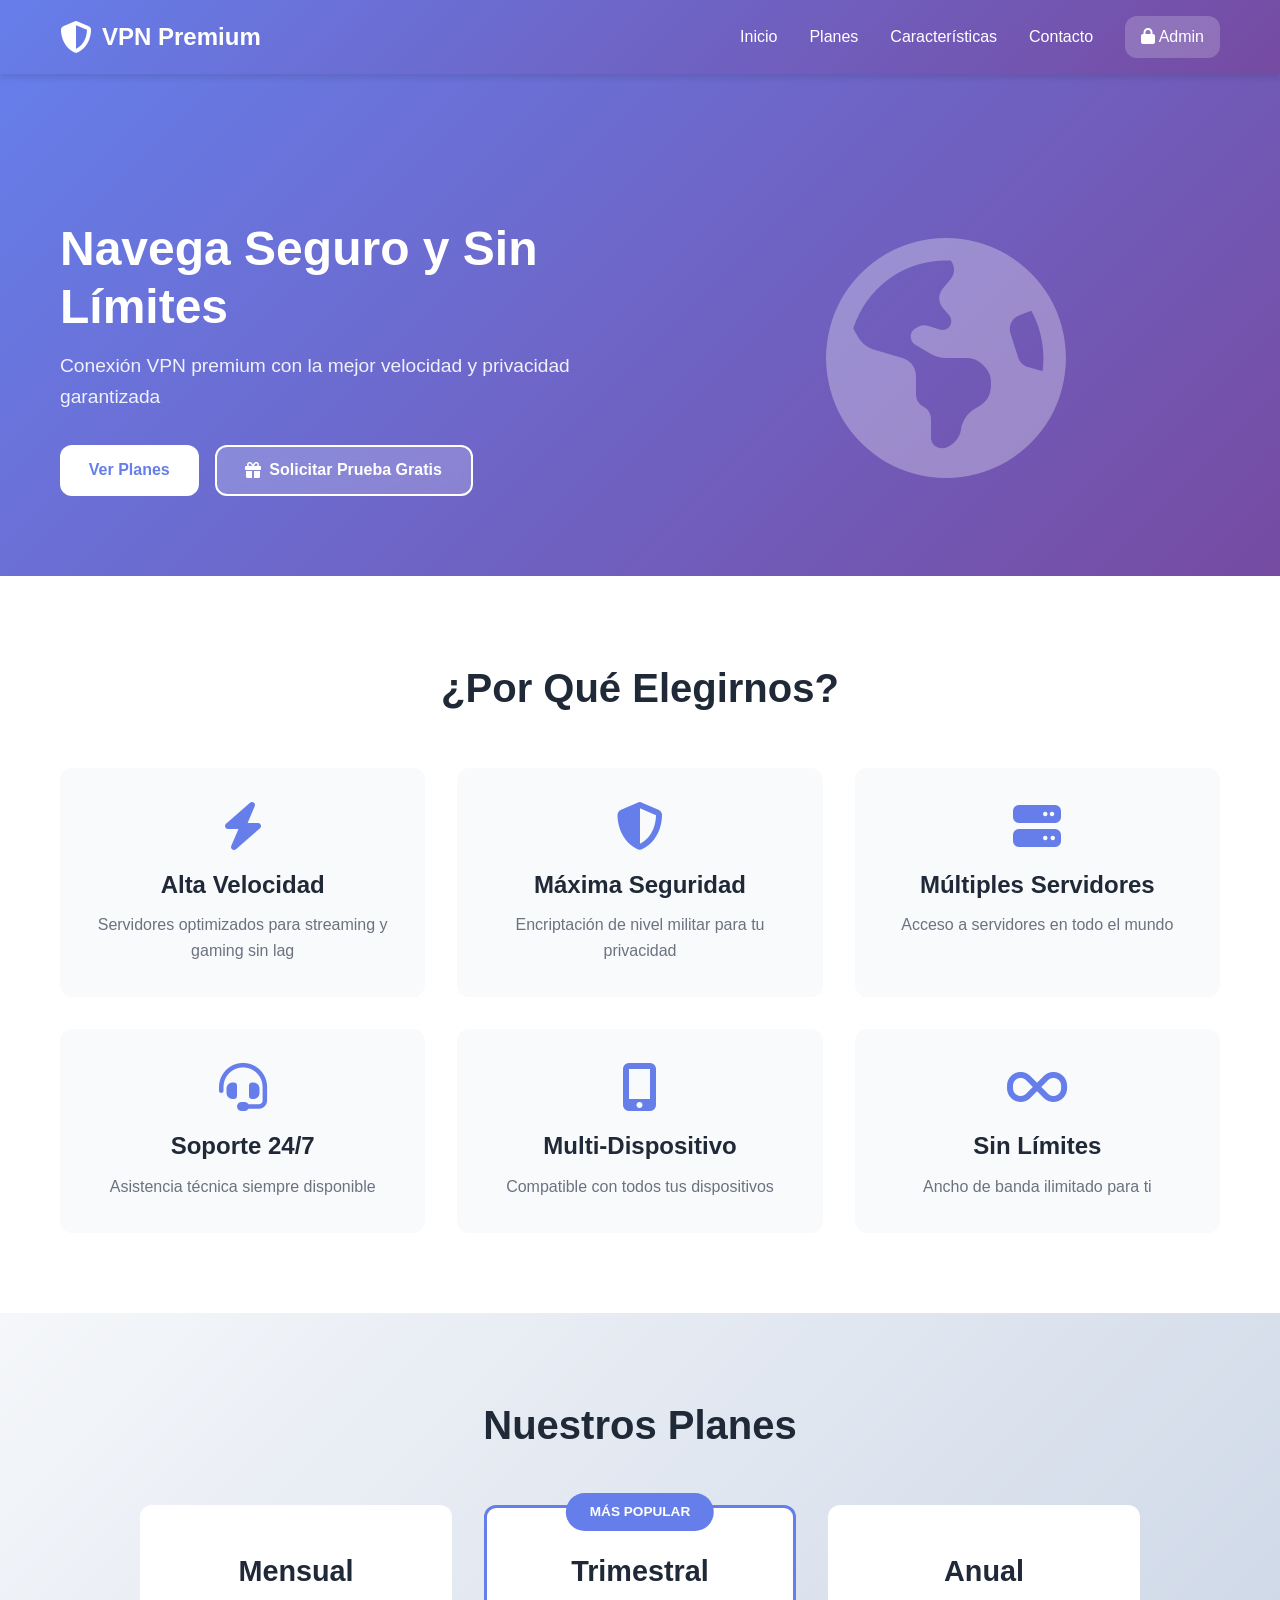
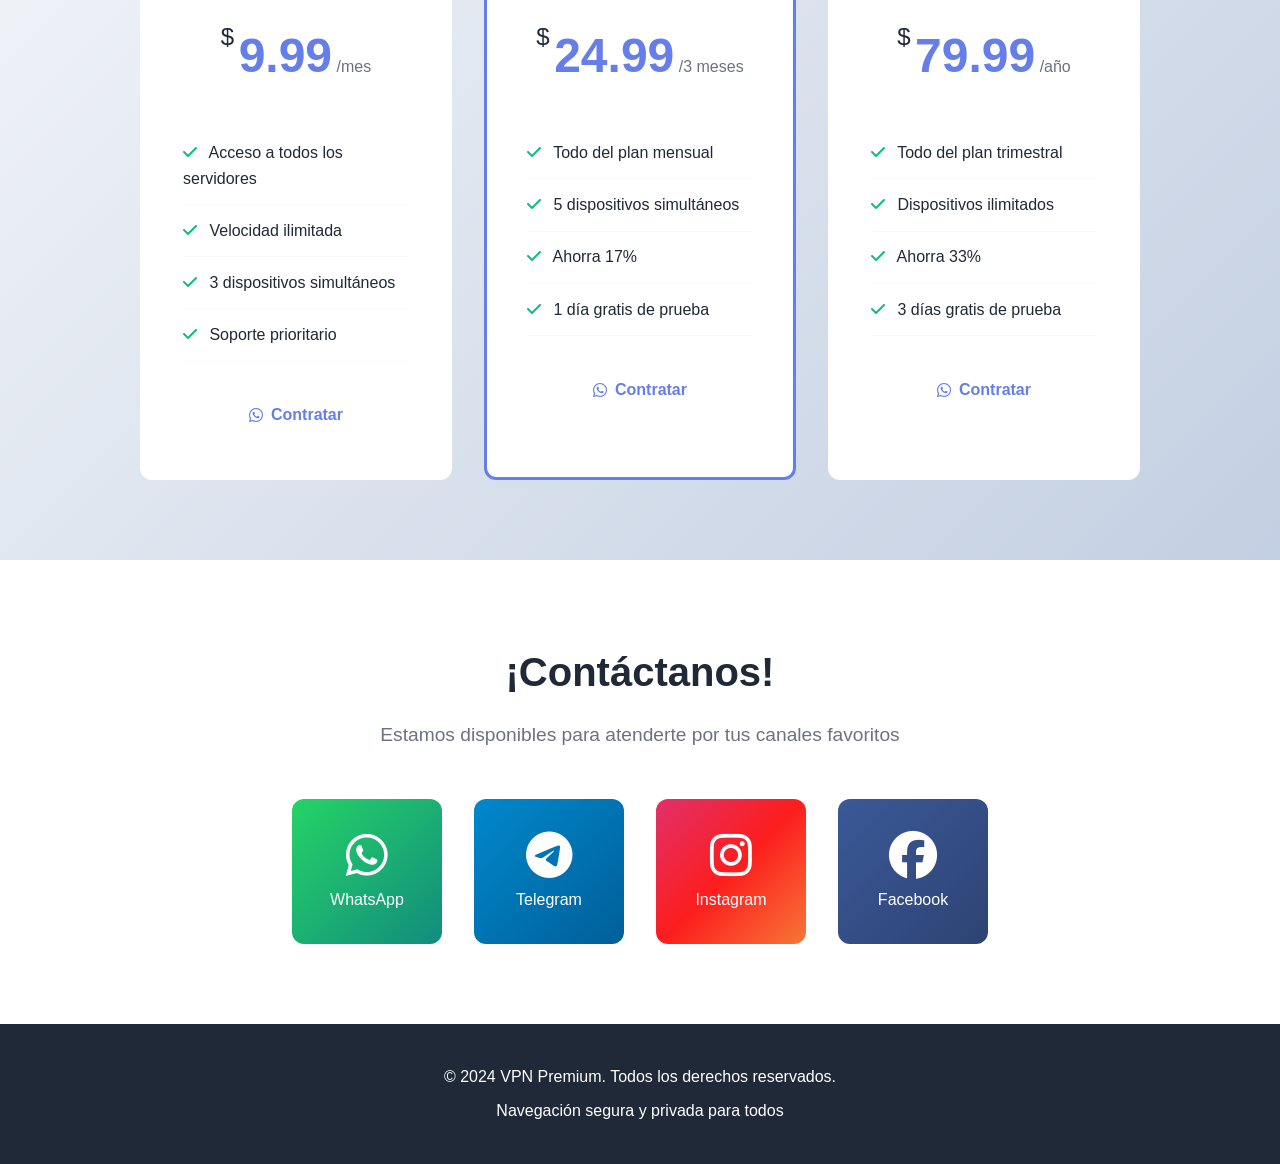
==== index.html @ 26ef1b25 "Sitio web de venta de VPN con panel de administracion de clientes" ====
<!DOCTYPE html>
<html lang="es">
<head>
    <meta charset="UTF-8">
    <meta name="viewport" content="width=device-width, initial-scale=1.0">
    <title>VPN Premium - Conexión Segura y Rápida</title>
    <link rel="stylesheet" href="css/styles.css">
    <link rel="stylesheet" href="https://cdnjs.cloudflare.com/ajax/libs/font-awesome/6.4.0/css/all.min.css">
</head>
<body>
    <!-- Navegación -->
    <nav class="navbar">
        <div class="container">
            <div class="logo">
                <i class="fas fa-shield-alt"></i>
                <span>VPN Premium</span>
            </div>
            <div class="nav-links">
                <a href="#inicio">Inicio</a>
                <a href="#planes">Planes</a>
                <a href="#caracteristicas">Características</a>
                <a href="#contacto">Contacto</a>
                <a href="admin.html" class="btn-admin"><i class="fas fa-lock"></i> Admin</a>
            </div>
            <div class="menu-toggle" id="mobile-menu">
                <span></span>
                <span></span>
                <span></span>
            </div>
        </div>
    </nav>

    <!-- Hero Section -->
    <section class="hero" id="inicio">
        <div class="container">
            <div class="hero-content">
                <h1>Navega Seguro y Sin Límites</h1>
                <p>Conexión VPN premium con la mejor velocidad y privacidad garantizada</p>
                <div class="hero-buttons">
                    <a href="#planes" class="btn btn-primary">Ver Planes</a>
                    <button class="btn btn-secondary" onclick="openTrialModal()">
                        <i class="fas fa-gift"></i> Solicitar Prueba Gratis
                    </button>
                </div>
            </div>
            <div class="hero-image">
                <i class="fas fa-globe-americas"></i>
            </div>
        </div>
    </section>

    <!-- Características -->
    <section class="features" id="caracteristicas">
        <div class="container">
            <h2>¿Por Qué Elegirnos?</h2>
            <div class="features-grid">
                <div class="feature-card">
                    <i class="fas fa-bolt"></i>
                    <h3>Alta Velocidad</h3>
                    <p>Servidores optimizados para streaming y gaming sin lag</p>
                </div>
                <div class="feature-card">
                    <i class="fas fa-shield-alt"></i>
                    <h3>Máxima Seguridad</h3>
                    <p>Encriptación de nivel militar para tu privacidad</p>
                </div>
                <div class="feature-card">
                    <i class="fas fa-server"></i>
                    <h3>Múltiples Servidores</h3>
                    <p>Acceso a servidores en todo el mundo</p>
                </div>
                <div class="feature-card">
                    <i class="fas fa-headset"></i>
                    <h3>Soporte 24/7</h3>
                    <p>Asistencia técnica siempre disponible</p>
                </div>
                <div class="feature-card">
                    <i class="fas fa-mobile-alt"></i>
                    <h3>Multi-Dispositivo</h3>
                    <p>Compatible con todos tus dispositivos</p>
                </div>
                <div class="feature-card">
                    <i class="fas fa-infinity"></i>
                    <h3>Sin Límites</h3>
                    <p>Ancho de banda ilimitado para ti</p>
                </div>
            </div>
        </div>
    </section>

    <!-- Planes -->
    <section class="pricing" id="planes">
        <div class="container">
            <h2>Nuestros Planes</h2>
            <div class="pricing-grid">
                <div class="pricing-card">
                    <h3>Mensual</h3>
                    <div class="price">
                        <span class="currency">$</span>
                        <span class="amount">9.99</span>
                        <span class="period">/mes</span>
                    </div>
                    <ul class="features-list">
                        <li><i class="fas fa-check"></i> Acceso a todos los servidores</li>
                        <li><i class="fas fa-check"></i> Velocidad ilimitada</li>
                        <li><i class="fas fa-check"></i> 3 dispositivos simultáneos</li>
                        <li><i class="fas fa-check"></i> Soporte prioritario</li>
                    </ul>
                    <button class="btn btn-primary" onclick="contactWhatsApp('Plan Mensual')">
                        <i class="fab fa-whatsapp"></i> Contratar
                    </button>
                </div>

                <div class="pricing-card featured">
                    <div class="badge">MÁS POPULAR</div>
                    <h3>Trimestral</h3>
                    <div class="price">
                        <span class="currency">$</span>
                        <span class="amount">24.99</span>
                        <span class="period">/3 meses</span>
                    </div>
                    <ul class="features-list">
                        <li><i class="fas fa-check"></i> Todo del plan mensual</li>
                        <li><i class="fas fa-check"></i> 5 dispositivos simultáneos</li>
                        <li><i class="fas fa-check"></i> Ahorra 17%</li>
                        <li><i class="fas fa-check"></i> 1 día gratis de prueba</li>
                    </ul>
                    <button class="btn btn-primary" onclick="contactWhatsApp('Plan Trimestral')">
                        <i class="fab fa-whatsapp"></i> Contratar
                    </button>
                </div>

                <div class="pricing-card">
                    <h3>Anual</h3>
                    <div class="price">
                        <span class="currency">$</span>
                        <span class="amount">79.99</span>
                        <span class="period">/año</span>
                    </div>
                    <ul class="features-list">
                        <li><i class="fas fa-check"></i> Todo del plan trimestral</li>
                        <li><i class="fas fa-check"></i> Dispositivos ilimitados</li>
                        <li><i class="fas fa-check"></i> Ahorra 33%</li>
                        <li><i class="fas fa-check"></i> 3 días gratis de prueba</li>
                    </ul>
                    <button class="btn btn-primary" onclick="contactWhatsApp('Plan Anual')">
                        <i class="fab fa-whatsapp"></i> Contratar
                    </button>
                </div>
            </div>
        </div>
    </section>

    <!-- Contacto -->
    <section class="contact" id="contacto">
        <div class="container">
            <h2>¡Contáctanos!</h2>
            <p>Estamos disponibles para atenderte por tus canales favoritos</p>
            <div class="contact-buttons">
                <a href="https://wa.me/1234567890?text=Hola,%20quiero%20información%20sobre%20la%20VPN" 
                   class="contact-btn whatsapp" target="_blank">
                    <i class="fab fa-whatsapp"></i>
                    <span>WhatsApp</span>
                </a>
                <a href="https://t.me/tu_usuario" class="contact-btn telegram" target="_blank">
                    <i class="fab fa-telegram"></i>
                    <span>Telegram</span>
                </a>
                <a href="https://instagram.com/tu_usuario" class="contact-btn instagram" target="_blank">
                    <i class="fab fa-instagram"></i>
                    <span>Instagram</span>
                </a>
                <a href="https://facebook.com/tu_pagina" class="contact-btn facebook" target="_blank">
                    <i class="fab fa-facebook"></i>
                    <span>Facebook</span>
                </a>
            </div>
        </div>
    </section>

    <!-- Modal de Solicitud de Prueba -->
    <div id="trialModal" class="modal">
        <div class="modal-content">
            <span class="close" onclick="closeTrialModal()">&times;</span>
            <h2><i class="fas fa-gift"></i> Solicitar Prueba Gratuita</h2>
            <form id="trialForm" onsubmit="submitTrialRequest(event)">
                <div class="form-group">
                    <label for="name">Nombre Completo *</label>
                    <input type="text" id="name" required>
                </div>
                <div class="form-group">
                    <label for="whatsapp">WhatsApp *</label>
                    <input type="tel" id="whatsapp" placeholder="+1 234 567 8900" required>
                </div>
                <div class="form-group">
                    <label for="email">Email</label>
                    <input type="email" id="email">
                </div>
                <div class="form-group">
                    <label for="plan">Plan de Interés</label>
                    <select id="plan">
                        <option value="mensual">Mensual</option>
                        <option value="trimestral">Trimestral</option>
                        <option value="anual">Anual</option>
                    </select>
                </div>
                <div class="form-group">
                    <label for="message">Comentarios adicionales</label>
                    <textarea id="message" rows="3"></textarea>
                </div>
                <button type="submit" class="btn btn-primary">
                    <i class="fas fa-paper-plane"></i> Enviar Solicitud
                </button>
            </form>
        </div>
    </div>

    <!-- Footer -->
    <footer>
        <div class="container">
            <p>&copy; 2024 VPN Premium. Todos los derechos reservados.</p>
            <p>Navegación segura y privada para todos</p>
        </div>
    </footer>

    <script src="js/main.js"></script>
</body>
</html>
---- css/styles.css ----
/* Reset y Variables */
* {
    margin: 0;
    padding: 0;
    box-sizing: border-box;
}

:root {
    --primary-color: #667eea;
    --secondary-color: #764ba2;
    --accent-color: #f093fb;
    --success-color: #10b981;
    --warning-color: #f59e0b;
    --danger-color: #ef4444;
    --dark: #1f2937;
    --light: #f9fafb;
    --gray: #6b7280;
    --border-radius: 12px;
    --transition: all 0.3s ease;
}

body {
    font-family: 'Segoe UI', Tahoma, Geneva, Verdana, sans-serif;
    line-height: 1.6;
    color: var(--dark);
    background: var(--light);
}

.container {
    max-width: 1200px;
    margin: 0 auto;
    padding: 0 20px;
}

/* Navbar */
.navbar {
    background: linear-gradient(135deg, var(--primary-color), var(--secondary-color));
    padding: 1rem 0;
    position: fixed;
    width: 100%;
    top: 0;
    z-index: 1000;
    box-shadow: 0 4px 6px rgba(0, 0, 0, 0.1);
}

.navbar .container {
    display: flex;
    justify-content: space-between;
    align-items: center;
}

.logo {
    display: flex;
    align-items: center;
    gap: 10px;
    color: white;
    font-size: 1.5rem;
    font-weight: bold;
}

.logo i {
    font-size: 2rem;
}

.nav-links {
    display: flex;
    gap: 2rem;
    align-items: center;
}

.nav-links a {
    color: white;
    text-decoration: none;
    transition: var(--transition);
    font-weight: 500;
}

.nav-links a:hover {
    color: var(--accent-color);
}

.btn-admin {
    background: rgba(255, 255, 255, 0.2);
    padding: 0.5rem 1rem;
    border-radius: var(--border-radius);
    backdrop-filter: blur(10px);
}

.menu-toggle {
    display: none;
    flex-direction: column;
    gap: 5px;
    cursor: pointer;
}

.menu-toggle span {
    width: 25px;
    height: 3px;
    background: white;
    border-radius: 3px;
    transition: var(--transition);
}

/* Hero Section */
.hero {
    background: linear-gradient(135deg, var(--primary-color), var(--secondary-color));
    color: white;
    padding: 150px 0 80px;
    margin-top: 70px;
}

.hero .container {
    display: grid;
    grid-template-columns: 1fr 1fr;
    gap: 4rem;
    align-items: center;
}

.hero-content h1 {
    font-size: 3rem;
    margin-bottom: 1rem;
    line-height: 1.2;
}

.hero-content p {
    font-size: 1.2rem;
    margin-bottom: 2rem;
    opacity: 0.9;
}

.hero-buttons {
    display: flex;
    gap: 1rem;
    flex-wrap: wrap;
}

.hero-image {
    display: flex;
    justify-content: center;
    align-items: center;
}

.hero-image i {
    font-size: 15rem;
    opacity: 0.3;
    animation: float 3s ease-in-out infinite;
}

@keyframes float {
    0%, 100% { transform: translateY(0px); }
    50% { transform: translateY(-20px); }
}

/* Buttons */
.btn {
    padding: 0.8rem 1.8rem;
    border: none;
    border-radius: var(--border-radius);
    font-size: 1rem;
    font-weight: 600;
    cursor: pointer;
    transition: var(--transition);
    text-decoration: none;
    display: inline-flex;
    align-items: center;
    gap: 0.5rem;
}

.btn-primary {
    background: white;
    color: var(--primary-color);
}

.btn-primary:hover {
    transform: translateY(-3px);
    box-shadow: 0 10px 20px rgba(0, 0, 0, 0.2);
}

.btn-secondary {
    background: rgba(255, 255, 255, 0.2);
    color: white;
    backdrop-filter: blur(10px);
    border: 2px solid white;
}

.btn-secondary:hover {
    background: white;
    color: var(--primary-color);
}

/* Features Section */
.features {
    padding: 80px 0;
    background: white;
}

.features h2 {
    text-align: center;
    font-size: 2.5rem;
    margin-bottom: 3rem;
    color: var(--dark);
}

.features-grid {
    display: grid;
    grid-template-columns: repeat(auto-fit, minmax(300px, 1fr));
    gap: 2rem;
}

.feature-card {
    background: var(--light);
    padding: 2rem;
    border-radius: var(--border-radius);
    text-align: center;
    transition: var(--transition);
    border: 2px solid transparent;
}

.feature-card:hover {
    transform: translateY(-10px);
    border-color: var(--primary-color);
    box-shadow: 0 10px 30px rgba(102, 126, 234, 0.2);
}

.feature-card i {
    font-size: 3rem;
    color: var(--primary-color);
    margin-bottom: 1rem;
}

.feature-card h3 {
    font-size: 1.5rem;
    margin-bottom: 0.5rem;
    color: var(--dark);
}

.feature-card p {
    color: var(--gray);
}

/* Pricing Section */
.pricing {
    padding: 80px 0;
    background: linear-gradient(135deg, #f5f7fa 0%, #c3cfe2 100%);
}

.pricing h2 {
    text-align: center;
    font-size: 2.5rem;
    margin-bottom: 3rem;
    color: var(--dark);
}

.pricing-grid {
    display: grid;
    grid-template-columns: repeat(auto-fit, minmax(280px, 1fr));
    gap: 2rem;
    max-width: 1000px;
    margin: 0 auto;
}

.pricing-card {
    background: white;
    padding: 2.5rem;
    border-radius: var(--border-radius);
    text-align: center;
    transition: var(--transition);
    position: relative;
    border: 3px solid transparent;
}

.pricing-card:hover {
    transform: translateY(-10px);
    box-shadow: 0 15px 40px rgba(0, 0, 0, 0.15);
}

.pricing-card.featured {
    border-color: var(--primary-color);
    transform: scale(1.05);
}

.pricing-card .badge {
    position: absolute;
    top: -15px;
    left: 50%;
    transform: translateX(-50%);
    background: var(--primary-color);
    color: white;
    padding: 0.5rem 1.5rem;
    border-radius: 20px;
    font-size: 0.85rem;
    font-weight: bold;
}

.pricing-card h3 {
    font-size: 1.8rem;
    margin-bottom: 1rem;
    color: var(--dark);
}

.price {
    margin: 1.5rem 0;
}

.price .currency {
    font-size: 1.5rem;
    vertical-align: top;
}

.price .amount {
    font-size: 3rem;
    font-weight: bold;
    color: var(--primary-color);
}

.price .period {
    color: var(--gray);
    font-size: 1rem;
}

.features-list {
    list-style: none;
    margin: 2rem 0;
    text-align: left;
}

.features-list li {
    padding: 0.8rem 0;
    border-bottom: 1px solid var(--light);
}

.features-list i {
    color: var(--success-color);
    margin-right: 0.5rem;
}

/* Contact Section */
.contact {
    padding: 80px 0;
    background: white;
    text-align: center;
}

.contact h2 {
    font-size: 2.5rem;
    margin-bottom: 1rem;
    color: var(--dark);
}

.contact p {
    font-size: 1.2rem;
    color: var(--gray);
    margin-bottom: 3rem;
}

.contact-buttons {
    display: flex;
    justify-content: center;
    gap: 2rem;
    flex-wrap: wrap;
}

.contact-btn {
    display: flex;
    flex-direction: column;
    align-items: center;
    gap: 0.5rem;
    padding: 2rem;
    border-radius: var(--border-radius);
    text-decoration: none;
    color: white;
    transition: var(--transition);
    min-width: 150px;
}

.contact-btn:hover {
    transform: translateY(-5px);
    box-shadow: 0 10px 25px rgba(0, 0, 0, 0.2);
}

.contact-btn i {
    font-size: 3rem;
}

.contact-btn.whatsapp {
    background: linear-gradient(135deg, #25D366, #128C7E);
}

.contact-btn.telegram {
    background: linear-gradient(135deg, #0088cc, #005f99);
}

.contact-btn.instagram {
    background: linear-gradient(135deg, #e1306c, #fd1d1d, #f77737);
}

.contact-btn.facebook {
    background: linear-gradient(135deg, #3b5998, #2d4373);
}

/* Modal */
.modal {
    display: none;
    position: fixed;
    z-index: 2000;
    left: 0;
    top: 0;
    width: 100%;
    height: 100%;
    background: rgba(0, 0, 0, 0.7);
    backdrop-filter: blur(5px);
}

.modal-content {
    background: white;
    margin: 5% auto;
    padding: 2rem;
    border-radius: var(--border-radius);
    max-width: 500px;
    position: relative;
    animation: slideDown 0.3s ease;
}

@keyframes slideDown {
    from {
        transform: translateY(-100px);
        opacity: 0;
    }
    to {
        transform: translateY(0);
        opacity: 1;
    }
}

.close {
    position: absolute;
    right: 20px;
    top: 15px;
    font-size: 2rem;
    font-weight: bold;
    color: var(--gray);
    cursor: pointer;
    transition: var(--transition);
}

.close:hover {
    color: var(--danger-color);
}

.modal-content h2 {
    margin-bottom: 1.5rem;
    color: var(--primary-color);
    display: flex;
    align-items: center;
    gap: 0.5rem;
}

/* Forms */
.form-group {
    margin-bottom: 1.5rem;
}

.form-group label {
    display: block;
    margin-bottom: 0.5rem;
    font-weight: 600;
    color: var(--dark);
}

.form-group input,
.form-group select,
.form-group textarea {
    width: 100%;
    padding: 0.8rem;
    border: 2px solid var(--light);
    border-radius: var(--border-radius);
    font-size: 1rem;
    transition: var(--transition);
}

.form-group input:focus,
.form-group select:focus,
.form-group textarea:focus {
    outline: none;
    border-color: var(--primary-color);
    box-shadow: 0 0 0 3px rgba(102, 126, 234, 0.1);
}

/* Footer */
footer {
    background: var(--dark);
    color: white;
    text-align: center;
    padding: 2rem 0;
}

footer p {
    margin: 0.5rem 0;
}

/* Responsive */
@media (max-width: 768px) {
    .menu-toggle {
        display: flex;
    }

    .nav-links {
        position: absolute;
        top: 70px;
        left: 0;
        width: 100%;
        background: var(--primary-color);
        flex-direction: column;
        padding: 2rem 0;
        display: none;
    }

    .nav-links.active {
        display: flex;
    }

    .hero .container {
        grid-template-columns: 1fr;
        text-align: center;
    }

    .hero-content h1 {
        font-size: 2rem;
    }

    .hero-image i {
        font-size: 8rem;
    }

    .hero-buttons {
        justify-content: center;
    }

    .pricing-card.featured {
        transform: scale(1);
    }

    .contact-buttons {
        flex-direction: column;
        align-items: center;
    }
}

@media (max-width: 480px) {
    .hero-content h1 {
        font-size: 1.5rem;
    }

    .features h2,
    .pricing h2,
    .contact h2 {
        font-size: 2rem;
    }

    .modal-content {
        margin: 20% auto;
        padding: 1.5rem;
    }
}
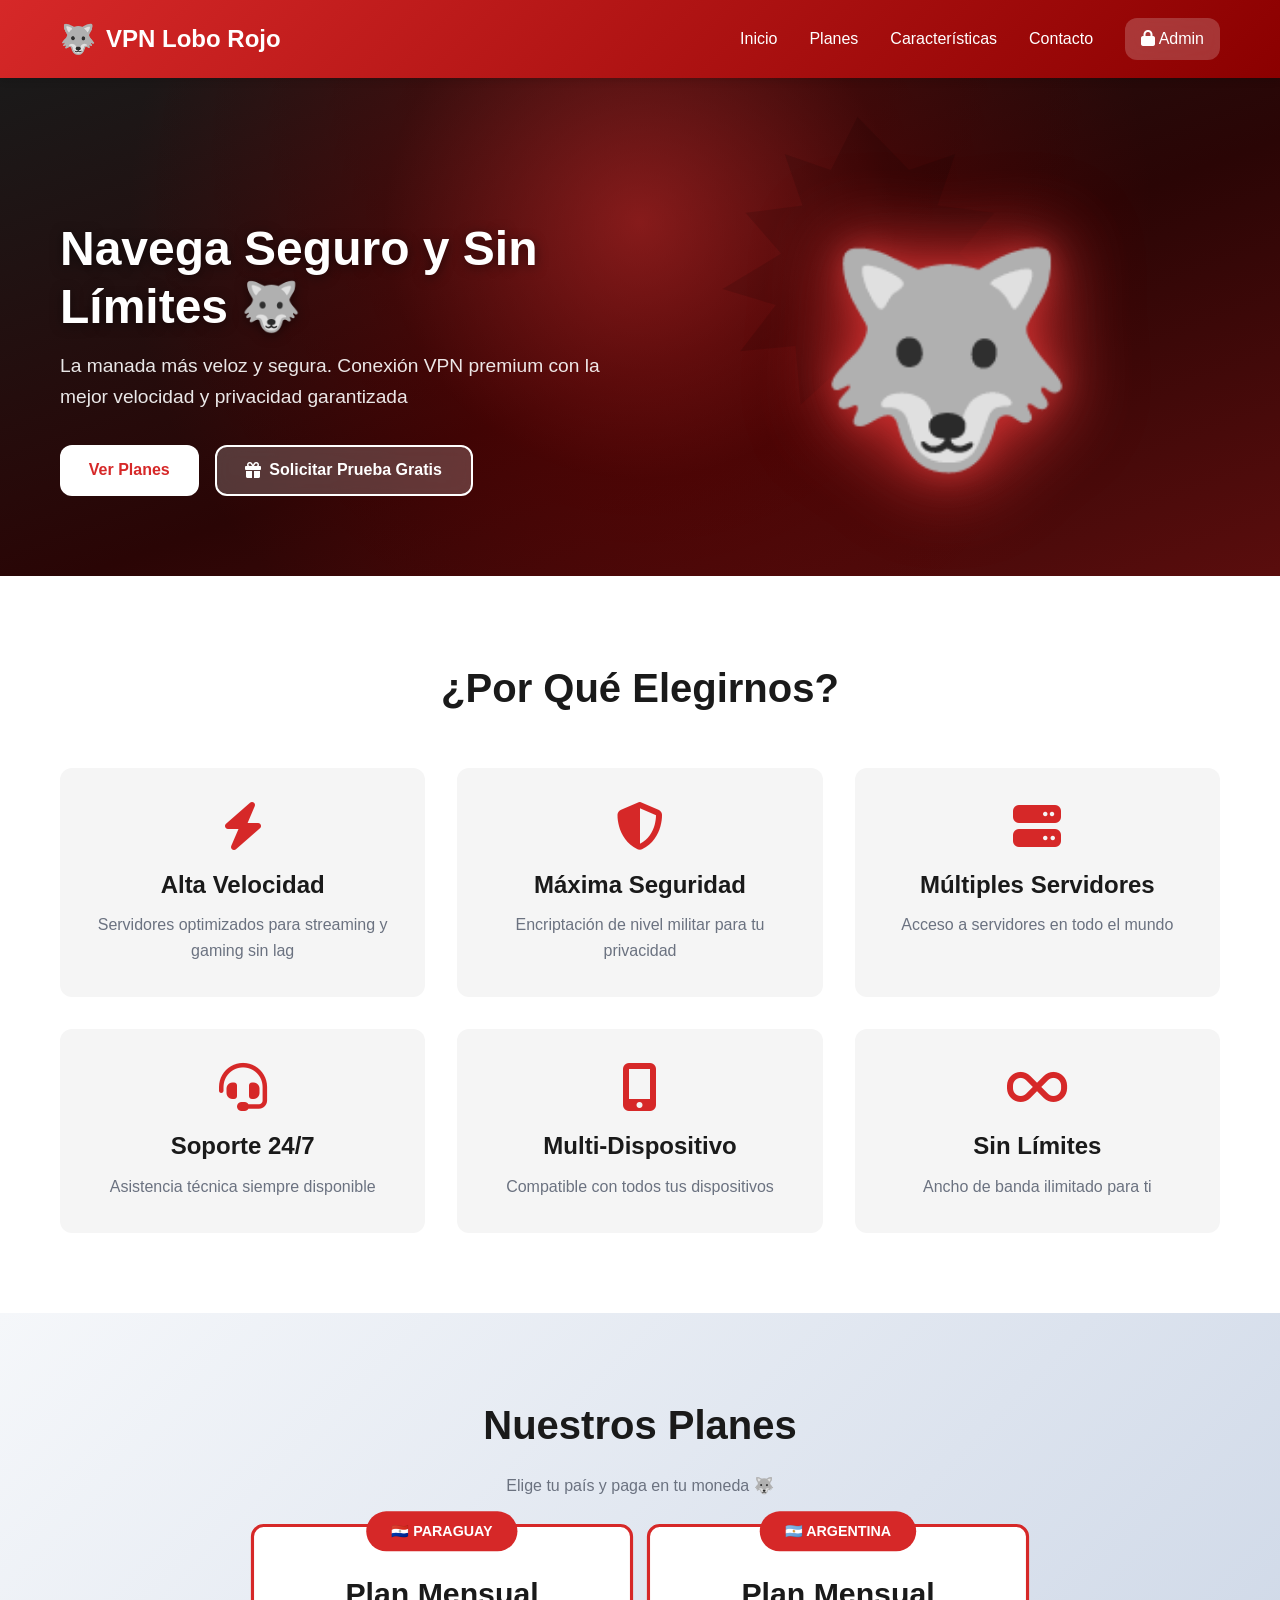
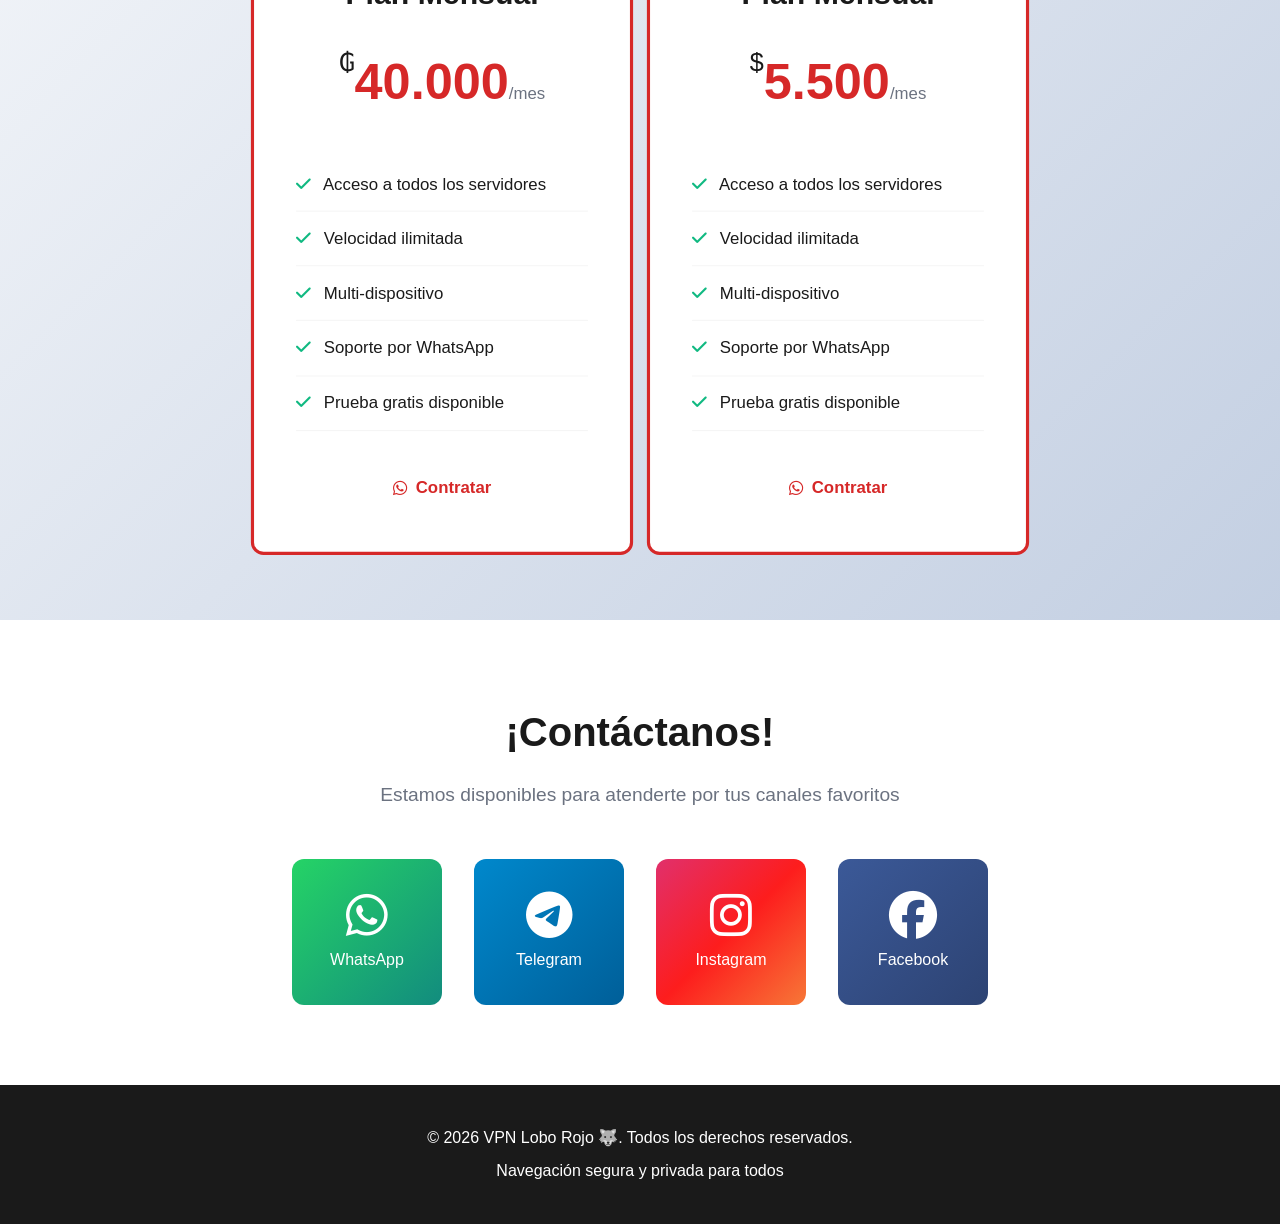
==== commit a70362b3: "Tema Lobo Rojo, 2 planes (Guaranies y Pesos Arg) y WhatsApp configurado" ====
--- a/index.html
+++ b/index.html
@@ -3,226 +3,775 @@
 <head>
     <meta charset="UTF-8">
     <meta name="viewport" content="width=device-width, initial-scale=1.0">
-    <title>VPN Premium - Conexión Segura y Rápida</title>
-    <link rel="stylesheet" href="css/styles.css">
+    <title>VPN Lobo Rojo - Conexión Segura y Rápida</title>
     <link rel="stylesheet" href="https://cdnjs.cloudflare.com/ajax/libs/font-awesome/6.4.0/css/all.min.css">
+    <style>
+        /* ===== Reset y Variables ===== */
+        * { margin: 0; padding: 0; box-sizing: border-box; }
+        :root {
+            --primary-color: #d62828;
+            --secondary-color: #8b0000;
+            --accent-color: #ff5252;
+            --success-color: #10b981;
+            --warning-color: #f59e0b;
+            --danger-color: #ef4444;
+            --dark: #1a1a1a;
+            --light: #f5f5f5;
+            --gray: #6b7280;
+            --border-radius: 12px;
+            --transition: all 0.3s ease;
+        }
+        body {
+            font-family: 'Segoe UI', Tahoma, Geneva, Verdana, sans-serif;
+            line-height: 1.6; color: var(--dark); background: var(--light);
+        }
+        .container { max-width: 1200px; margin: 0 auto; padding: 0 20px; }
+
+        /* ===== Navbar ===== */
+        .navbar {
+            background: linear-gradient(135deg, var(--primary-color), var(--secondary-color));
+            padding: 1rem 0; position: fixed; width: 100%; top: 0; z-index: 1000;
+            box-shadow: 0 4px 6px rgba(0,0,0,0.1);
+        }
+        .navbar .container { display: flex; justify-content: space-between; align-items: center; }
+        .logo { display: flex; align-items: center; gap: 10px; color: white; font-size: 1.5rem; font-weight: bold; }
+        .logo i { font-size: 2rem; }
+        .nav-links { display: flex; gap: 2rem; align-items: center; }
+        .nav-links a { color: white; text-decoration: none; transition: var(--transition); font-weight: 500; cursor: pointer; }
+        .nav-links a:hover { color: var(--accent-color); }
+        .btn-admin { background: rgba(255,255,255,0.2); padding: 0.5rem 1rem; border-radius: var(--border-radius); backdrop-filter: blur(10px); }
+        .menu-toggle { display: none; flex-direction: column; gap: 5px; cursor: pointer; }
+        .menu-toggle span { width: 25px; height: 3px; background: white; border-radius: 3px; transition: var(--transition); }
+
+        /* ===== Hero ===== */
+        .hero {
+            position: relative; overflow: hidden;
+            background:
+                radial-gradient(circle at 50% 30%, rgba(214,40,40,0.55) 0%, rgba(139,0,0,0.25) 35%, transparent 70%),
+                linear-gradient(160deg, #1a1a1a 0%, #2a0505 55%, #5a0d0d 100%);
+            color: white; padding: 150px 0 80px; margin-top: 70px;
+        }
+        /* Silueta de lobo de fondo */
+        .hero::before {
+            content: ""; position: absolute; right: 3%; top: 50%; transform: translateY(-50%);
+            width: 60%; height: 90%;
+            background-image: url("data:image/svg+xml,%3Csvg xmlns='http://www.w3.org/2000/svg' viewBox='0 0 512 512'%3E%3Cpath fill='%23000000' d='M256 24l-30 60-52-18 20 58-64 8 40 46-66 40 60 18-40 52 62-6 6 66 44-40 34 58 34-58 44 40 6-66 62 6-40-52 60-18-66-40 40-46-64-8 20-58-52 18z'/%3E%3C/svg%3E");
+            background-repeat: no-repeat; background-position: center; background-size: contain;
+            opacity: 0.12; pointer-events: none;
+        }
+        .hero .container { position: relative; z-index: 2; display: grid; grid-template-columns: 1fr 1fr; gap: 4rem; align-items: center; }
+        .hero-content h1 { font-size: 3rem; margin-bottom: 1rem; line-height: 1.2; text-shadow: 0 2px 12px rgba(0,0,0,0.5); }
+        .hero-content p { font-size: 1.2rem; margin-bottom: 2rem; opacity: 0.9; }
+        .hero-buttons { display: flex; gap: 1rem; flex-wrap: wrap; }
+        .hero-image { display: flex; justify-content: center; align-items: center; }
+        .hero-image .wolf-emoji {
+            font-size: 13rem; line-height: 1;
+            filter: drop-shadow(0 0 40px rgba(214,40,40,0.8)) drop-shadow(0 0 15px rgba(255,82,82,0.6));
+            animation: float 3s ease-in-out infinite;
+        }
+        @keyframes float { 0%,100% { transform: translateY(0); } 50% { transform: translateY(-20px); } }
+
+        /* ===== Buttons ===== */
+        .btn { padding: 0.8rem 1.8rem; border: none; border-radius: var(--border-radius); font-size: 1rem; font-weight: 600; cursor: pointer; transition: var(--transition); text-decoration: none; display: inline-flex; align-items: center; gap: 0.5rem; }
+        .btn-primary { background: white; color: var(--primary-color); }
+        .btn-primary:hover { transform: translateY(-3px); box-shadow: 0 10px 20px rgba(0,0,0,0.2); }
+        .btn-secondary { background: rgba(255,255,255,0.2); color: white; backdrop-filter: blur(10px); border: 2px solid white; }
+        .btn-secondary:hover { background: white; color: var(--primary-color); }
+
+        /* ===== Features ===== */
+        .features { padding: 80px 0; background: white; }
+        .features h2 { text-align: center; font-size: 2.5rem; margin-bottom: 3rem; color: var(--dark); }
+        .features-grid { display: grid; grid-template-columns: repeat(auto-fit, minmax(300px, 1fr)); gap: 2rem; }
+        .feature-card { background: var(--light); padding: 2rem; border-radius: var(--border-radius); text-align: center; transition: var(--transition); border: 2px solid transparent; }
+        .feature-card:hover { transform: translateY(-10px); border-color: var(--primary-color); box-shadow: 0 10px 30px rgba(102,126,234,0.2); }
+        .feature-card i { font-size: 3rem; color: var(--primary-color); margin-bottom: 1rem; }
+        .feature-card h3 { font-size: 1.5rem; margin-bottom: 0.5rem; color: var(--dark); }
+        .feature-card p { color: var(--gray); }
+
+        /* ===== Pricing ===== */
+        .pricing { padding: 80px 0; background: linear-gradient(135deg, #f5f7fa 0%, #c3cfe2 100%); }
+        .pricing h2 { text-align: center; font-size: 2.5rem; margin-bottom: 3rem; color: var(--dark); }
+        .pricing-grid { display: grid; grid-template-columns: repeat(auto-fit, minmax(280px, 1fr)); gap: 2rem; max-width: 1000px; margin: 0 auto; }
+        .pricing-card { background: white; padding: 2.5rem; border-radius: var(--border-radius); text-align: center; transition: var(--transition); position: relative; border: 3px solid transparent; }
+        .pricing-card:hover { transform: translateY(-10px); box-shadow: 0 15px 40px rgba(0,0,0,0.15); }
+        .pricing-card.featured { border-color: var(--primary-color); transform: scale(1.05); }
+        .pricing-card .badge { position: absolute; top: -15px; left: 50%; transform: translateX(-50%); background: var(--primary-color); color: white; padding: 0.5rem 1.5rem; border-radius: 20px; font-size: 0.85rem; font-weight: bold; }
+        .pricing-card h3 { font-size: 1.8rem; margin-bottom: 1rem; color: var(--dark); }
+        .price { margin: 1.5rem 0; }
+        .price .currency { font-size: 1.5rem; vertical-align: top; }
+        .price .amount { font-size: 3rem; font-weight: bold; color: var(--primary-color); }
+        .price .period { color: var(--gray); font-size: 1rem; }
+        .features-list { list-style: none; margin: 2rem 0; text-align: left; }
+        .features-list li { padding: 0.8rem 0; border-bottom: 1px solid var(--light); }
+        .features-list i { color: var(--success-color); margin-right: 0.5rem; }
+
+        /* ===== Contact ===== */
+        .contact { padding: 80px 0; background: white; text-align: center; }
+        .contact h2 { font-size: 2.5rem; margin-bottom: 1rem; color: var(--dark); }
+        .contact p { font-size: 1.2rem; color: var(--gray); margin-bottom: 3rem; }
+        .contact-buttons { display: flex; justify-content: center; gap: 2rem; flex-wrap: wrap; }
+        .contact-btn { display: flex; flex-direction: column; align-items: center; gap: 0.5rem; padding: 2rem; border-radius: var(--border-radius); text-decoration: none; color: white; transition: var(--transition); min-width: 150px; }
+        .contact-btn:hover { transform: translateY(-5px); box-shadow: 0 10px 25px rgba(0,0,0,0.2); }
+        .contact-btn i { font-size: 3rem; }
+        .contact-btn.whatsapp { background: linear-gradient(135deg, #25D366, #128C7E); }
+        .contact-btn.telegram { background: linear-gradient(135deg, #0088cc, #005f99); }
+        .contact-btn.instagram { background: linear-gradient(135deg, #e1306c, #fd1d1d, #f77737); }
+        .contact-btn.facebook { background: linear-gradient(135deg, #3b5998, #2d4373); }
+
+        /* ===== Modal ===== */
+        .modal { display: none; position: fixed; z-index: 3000; left: 0; top: 0; width: 100%; height: 100%; background: rgba(0,0,0,0.7); backdrop-filter: blur(5px); }
+        .modal-content { background: white; margin: 5% auto; padding: 2rem; border-radius: var(--border-radius); max-width: 500px; position: relative; animation: slideDown 0.3s ease; }
+        @keyframes slideDown { from { transform: translateY(-100px); opacity: 0; } to { transform: translateY(0); opacity: 1; } }
+        .close { position: absolute; right: 20px; top: 15px; font-size: 2rem; font-weight: bold; color: var(--gray); cursor: pointer; transition: var(--transition); }
+        .close:hover { color: var(--danger-color); }
+        .modal-content h2 { margin-bottom: 1.5rem; color: var(--primary-color); display: flex; align-items: center; gap: 0.5rem; }
+
+        /* ===== Forms ===== */
+        .form-group { margin-bottom: 1.5rem; }
+        .form-group label { display: block; margin-bottom: 0.5rem; font-weight: 600; color: var(--dark); }
+        .form-group input, .form-group select, .form-group textarea { width: 100%; padding: 0.8rem; border: 2px solid var(--light); border-radius: var(--border-radius); font-size: 1rem; transition: var(--transition); }
+        .form-group input:focus, .form-group select:focus, .form-group textarea:focus { outline: none; border-color: var(--primary-color); box-shadow: 0 0 0 3px rgba(102,126,234,0.1); }
+
+        /* ===== Footer ===== */
+        footer { background: var(--dark); color: white; text-align: center; padding: 2rem 0; }
+        footer p { margin: 0.5rem 0; }
+
+        /* ===== Admin ===== */
+        .admin-body { background: #f5f7fa; }
+        .login-container { display: flex; justify-content: center; align-items: center; min-height: 100vh; background: linear-gradient(135deg, var(--primary-color), var(--secondary-color)); }
+        .login-box { background: white; padding: 3rem; border-radius: var(--border-radius); box-shadow: 0 20px 60px rgba(0,0,0,0.3); width: 100%; max-width: 400px; }
+        .login-header { text-align: center; margin-bottom: 2rem; }
+        .login-header i { font-size: 4rem; color: var(--primary-color); }
+        .login-header h2 { color: var(--dark); margin-top: 1rem; }
+        .login-hint { text-align: center; color: var(--gray); font-size: 0.85rem; margin-top: 1rem; }
+        .btn-block { width: 100%; justify-content: center; }
+        .admin-dashboard { display: flex; min-height: 100vh; }
+        .sidebar { width: 260px; background: linear-gradient(135deg, var(--primary-color), var(--secondary-color)); color: white; position: fixed; height: 100vh; overflow-y: auto; }
+        .sidebar-header { padding: 2rem 1.5rem; display: flex; align-items: center; gap: 1rem; font-size: 1.5rem; font-weight: bold; border-bottom: 1px solid rgba(255,255,255,0.2); }
+        .sidebar-header i { font-size: 2rem; }
+        .sidebar-nav { padding: 1rem 0; }
+        .nav-item { display: flex; align-items: center; gap: 1rem; padding: 1rem 1.5rem; color: white; text-decoration: none; transition: var(--transition); border-left: 4px solid transparent; cursor: pointer; }
+        .nav-item:hover, .nav-item.active { background: rgba(255,255,255,0.1); border-left-color: white; }
+        .nav-item i { width: 20px; }
+        .main-content { margin-left: 260px; flex: 1; padding: 2rem; width: calc(100% - 260px); }
+        .top-bar { display: flex; justify-content: space-between; align-items: center; margin-bottom: 2rem; padding-bottom: 1rem; border-bottom: 2px solid var(--light); }
+        .top-bar h1 { color: var(--dark); font-size: 2rem; }
+        .user-info { display: flex; align-items: center; gap: 1rem; color: var(--gray); }
+        .user-info i { font-size: 2rem; color: var(--primary-color); }
+        .stats-grid { display: grid; grid-template-columns: repeat(auto-fit, minmax(250px, 1fr)); gap: 1.5rem; margin-bottom: 2rem; }
+        .stat-card { background: white; padding: 1.5rem; border-radius: var(--border-radius); display: flex; align-items: center; gap: 1.5rem; box-shadow: 0 2px 10px rgba(0,0,0,0.05); transition: var(--transition); }
+        .stat-card:hover { transform: translateY(-5px); box-shadow: 0 5px 20px rgba(0,0,0,0.1); }
+        .stat-icon { width: 60px; height: 60px; border-radius: 50%; display: flex; align-items: center; justify-content: center; font-size: 1.8rem; color: white; }
+        .stat-card.blue .stat-icon { background: linear-gradient(135deg, #667eea, #764ba2); }
+        .stat-card.green .stat-icon { background: linear-gradient(135deg, #10b981, #059669); }
+        .stat-card.orange .stat-icon { background: linear-gradient(135deg, #f59e0b, #d97706); }
+        .stat-card.red .stat-icon { background: linear-gradient(135deg, #ef4444, #dc2626); }
+        .stat-info h3 { font-size: 2rem; color: var(--dark); margin-bottom: 0.25rem; }
+        .stat-info p { color: var(--gray); font-size: 0.9rem; }
+        .section-header { display: flex; justify-content: space-between; align-items: center; margin-bottom: 2rem; }
+        .section-header h2 { color: var(--dark); font-size: 1.8rem; }
+        .filters { display: flex; gap: 1rem; margin-bottom: 1.5rem; flex-wrap: wrap; }
+        .filters input, .filters select { padding: 0.8rem; border: 2px solid var(--light); border-radius: var(--border-radius); font-size: 1rem; flex: 1; min-width: 200px; }
+        .table-container { background: white; border-radius: var(--border-radius); box-shadow: 0 2px 10px rgba(0,0,0,0.05); overflow-x: auto; }
+        .data-table { width: 100%; border-collapse: collapse; }
+        .data-table thead { background: linear-gradient(135deg, var(--primary-color), var(--secondary-color)); color: white; }
+        .data-table th { padding: 1rem; text-align: left; font-weight: 600; }
+        .data-table td { padding: 1rem; border-bottom: 1px solid var(--light); }
+        .data-table tbody tr { transition: var(--transition); }
+        .data-table tbody tr:hover { background: var(--light); }
+        .badge { padding: 0.4rem 0.8rem; border-radius: 20px; font-size: 0.85rem; font-weight: 600; display: inline-block; }
+        .badge-success { background: #d1fae5; color: #065f46; }
+        .badge-warning { background: #fed7aa; color: #92400e; }
+        .badge-danger { background: #fee2e2; color: #991b1b; }
+        .badge-info { background: #dbeafe; color: #1e40af; }
+        .action-buttons { display: flex; gap: 0.5rem; }
+        .btn-icon { width: 35px; height: 35px; display: flex; align-items: center; justify-content: center; border: none; border-radius: var(--border-radius); cursor: pointer; transition: var(--transition); font-size: 0.9rem; }
+        .btn-icon.edit { background: #dbeafe; color: #1e40af; }
+        .btn-icon.delete { background: #fee2e2; color: #991b1b; }
+        .btn-icon.whatsapp { background: #d1fae5; color: #065f46; }
+        .btn-icon:hover { transform: scale(1.1); }
+        .dashboard-charts { display: grid; grid-template-columns: repeat(auto-fit, minmax(400px, 1fr)); gap: 1.5rem; }
+        .chart-card { background: white; padding: 1.5rem; border-radius: var(--border-radius); box-shadow: 0 2px 10px rgba(0,0,0,0.05); }
+        .chart-card h3 { color: var(--dark); margin-bottom: 1rem; padding-bottom: 1rem; border-bottom: 2px solid var(--light); }
+        .alerts-container { display: flex; flex-direction: column; gap: 1rem; }
+        .alert { background: white; padding: 1.5rem; border-radius: var(--border-radius); border-left: 4px solid; box-shadow: 0 2px 10px rgba(0,0,0,0.05); display: flex; justify-content: space-between; align-items: center; }
+        .alert.warning { border-left-color: var(--warning-color); }
+        .alert.danger { border-left-color: var(--danger-color); }
+        .alert-content { flex: 1; }
+        .alert-content h4 { color: var(--dark); margin-bottom: 0.5rem; }
+        .alert-content p { color: var(--gray); }
+        .modal-large { max-width: 700px; }
+        .form-row { display: grid; grid-template-columns: 1fr 1fr; gap: 1rem; }
+        .form-actions { display: flex; gap: 1rem; justify-content: flex-end; margin-top: 2rem; }
+        .empty-state { text-align: center; padding: 3rem; color: var(--gray); }
+        .empty-state i { font-size: 4rem; margin-bottom: 1rem; opacity: 0.3; }
+
+        /* ===== Responsive ===== */
+        @media (max-width: 1024px) { .sidebar { width: 200px; } .main-content { margin-left: 200px; width: calc(100% - 200px); } }
+        @media (max-width: 768px) {
+            .menu-toggle { display: flex; }
+            .nav-links { position: absolute; top: 70px; left: 0; width: 100%; background: var(--primary-color); flex-direction: column; padding: 2rem 0; display: none; }
+            .nav-links.active { display: flex; }
+            .hero .container { grid-template-columns: 1fr; text-align: center; }
+            .hero-content h1 { font-size: 2rem; }
+            .hero-image i { font-size: 8rem; }
+            .hero-buttons { justify-content: center; }
+            .pricing-card.featured { transform: scale(1); }
+            .contact-buttons { flex-direction: column; align-items: center; }
+            .sidebar { width: 100%; height: auto; position: relative; }
+            .main-content { margin-left: 0; width: 100%; }
+            .stats-grid { grid-template-columns: 1fr; }
+            .filters { flex-direction: column; }
+            .filters input, .filters select { width: 100%; }
+            .form-row { grid-template-columns: 1fr; }
+            .data-table { min-width: 800px; }
+        }
+        @media (max-width: 480px) {
+            .hero-content h1 { font-size: 1.5rem; }
+            .features h2, .pricing h2, .contact h2 { font-size: 2rem; }
+            .modal-content { margin: 20% auto; padding: 1.5rem; }
+            .login-box { padding: 2rem; }
+            .top-bar { flex-direction: column; align-items: flex-start; gap: 1rem; }
+        }
+    </style>
 </head>
 <body>
-    <!-- Navegación -->
+
+<!-- ==================== SITIO PÚBLICO ==================== -->
+<div id="publicSite">
     <nav class="navbar">
         <div class="container">
             <div class="logo">
-                <i class="fas fa-shield-alt"></i>
-                <span>VPN Premium</span>
-            </div>
-            <div class="nav-links">
-                <a href="#inicio">Inicio</a>
-                <a href="#planes">Planes</a>
-                <a href="#caracteristicas">Características</a>
-                <a href="#contacto">Contacto</a>
-                <a href="admin.html" class="btn-admin"><i class="fas fa-lock"></i> Admin</a>
-            </div>
-            <div class="menu-toggle" id="mobile-menu">
-                <span></span>
-                <span></span>
-                <span></span>
-            </div>
+                <span style="font-size:1.8rem;">🐺</span>
+                <span>VPN Lobo Rojo</span>
+            </div>
+            <div class="nav-links" id="navLinks">
+                <a onclick="scrollToSection('inicio')">Inicio</a>
+                <a onclick="scrollToSection('planes')">Planes</a>
+                <a onclick="scrollToSection('caracteristicas')">Características</a>
+                <a onclick="scrollToSection('contacto')">Contacto</a>
+                <a onclick="openAdmin()" class="btn-admin"><i class="fas fa-lock"></i> Admin</a>
+            </div>
+            <div class="menu-toggle" id="mobile-menu"><span></span><span></span><span></span></div>
         </div>
     </nav>
 
-    <!-- Hero Section -->
     <section class="hero" id="inicio">
         <div class="container">
             <div class="hero-content">
-                <h1>Navega Seguro y Sin Límites</h1>
-                <p>Conexión VPN premium con la mejor velocidad y privacidad garantizada</p>
+                <h1>Navega Seguro y Sin Límites 🐺</h1>
+                <p>La manada más veloz y segura. Conexión VPN premium con la mejor velocidad y privacidad garantizada</p>
                 <div class="hero-buttons">
-                    <a href="#planes" class="btn btn-primary">Ver Planes</a>
-                    <button class="btn btn-secondary" onclick="openTrialModal()">
-                        <i class="fas fa-gift"></i> Solicitar Prueba Gratis
-                    </button>
-                </div>
-            </div>
-            <div class="hero-image">
-                <i class="fas fa-globe-americas"></i>
-            </div>
+                    <a onclick="scrollToSection('planes')" class="btn btn-primary">Ver Planes</a>
+                    <button class="btn btn-secondary" onclick="openTrialModal()"><i class="fas fa-gift"></i> Solicitar Prueba Gratis</button>
+                </div>
+            </div>
+            <div class="hero-image"><span class="wolf-emoji">🐺</span></div>
         </div>
     </section>
 
-    <!-- Características -->
     <section class="features" id="caracteristicas">
         <div class="container">
             <h2>¿Por Qué Elegirnos?</h2>
             <div class="features-grid">
-                <div class="feature-card">
-                    <i class="fas fa-bolt"></i>
-                    <h3>Alta Velocidad</h3>
-                    <p>Servidores optimizados para streaming y gaming sin lag</p>
-                </div>
-                <div class="feature-card">
-                    <i class="fas fa-shield-alt"></i>
-                    <h3>Máxima Seguridad</h3>
-                    <p>Encriptación de nivel militar para tu privacidad</p>
-                </div>
-                <div class="feature-card">
-                    <i class="fas fa-server"></i>
-                    <h3>Múltiples Servidores</h3>
-                    <p>Acceso a servidores en todo el mundo</p>
-                </div>
-                <div class="feature-card">
-                    <i class="fas fa-headset"></i>
-                    <h3>Soporte 24/7</h3>
-                    <p>Asistencia técnica siempre disponible</p>
-                </div>
-                <div class="feature-card">
-                    <i class="fas fa-mobile-alt"></i>
-                    <h3>Multi-Dispositivo</h3>
-                    <p>Compatible con todos tus dispositivos</p>
-                </div>
-                <div class="feature-card">
-                    <i class="fas fa-infinity"></i>
-                    <h3>Sin Límites</h3>
-                    <p>Ancho de banda ilimitado para ti</p>
-                </div>
+                <div class="feature-card"><i class="fas fa-bolt"></i><h3>Alta Velocidad</h3><p>Servidores optimizados para streaming y gaming sin lag</p></div>
+                <div class="feature-card"><i class="fas fa-shield-alt"></i><h3>Máxima Seguridad</h3><p>Encriptación de nivel militar para tu privacidad</p></div>
+                <div class="feature-card"><i class="fas fa-server"></i><h3>Múltiples Servidores</h3><p>Acceso a servidores en todo el mundo</p></div>
+                <div class="feature-card"><i class="fas fa-headset"></i><h3>Soporte 24/7</h3><p>Asistencia técnica siempre disponible</p></div>
+                <div class="feature-card"><i class="fas fa-mobile-alt"></i><h3>Multi-Dispositivo</h3><p>Compatible con todos tus dispositivos</p></div>
+                <div class="feature-card"><i class="fas fa-infinity"></i><h3>Sin Límites</h3><p>Ancho de banda ilimitado para ti</p></div>
             </div>
         </div>
     </section>
 
-    <!-- Planes -->
     <section class="pricing" id="planes">
         <div class="container">
             <h2>Nuestros Planes</h2>
-            <div class="pricing-grid">
-                <div class="pricing-card">
-                    <h3>Mensual</h3>
-                    <div class="price">
-                        <span class="currency">$</span>
-                        <span class="amount">9.99</span>
-                        <span class="period">/mes</span>
-                    </div>
+            <p style="text-align:center; color:var(--gray); margin-bottom:2.5rem; margin-top:-2rem;">Elige tu país y paga en tu moneda 🐺</p>
+            <div class="pricing-grid" style="max-width:760px;">
+                <div class="pricing-card featured">
+                    <div class="badge">🇵🇾 PARAGUAY</div>
+                    <h3>Plan Mensual</h3>
+                    <div class="price"><span class="currency">₲</span><span class="amount">40.000</span><span class="period">/mes</span></div>
                     <ul class="features-list">
                         <li><i class="fas fa-check"></i> Acceso a todos los servidores</li>
                         <li><i class="fas fa-check"></i> Velocidad ilimitada</li>
-                        <li><i class="fas fa-check"></i> 3 dispositivos simultáneos</li>
-                        <li><i class="fas fa-check"></i> Soporte prioritario</li>
+                        <li><i class="fas fa-check"></i> Multi-dispositivo</li>
+                        <li><i class="fas fa-check"></i> Soporte por WhatsApp</li>
+                        <li><i class="fas fa-check"></i> Prueba gratis disponible</li>
                     </ul>
-                    <button class="btn btn-primary" onclick="contactWhatsApp('Plan Mensual')">
-                        <i class="fab fa-whatsapp"></i> Contratar
-                    </button>
+                    <button class="btn btn-primary" onclick="contactWhatsApp('Plan Mensual Paraguay (40.000 Gs)')"><i class="fab fa-whatsapp"></i> Contratar</button>
                 </div>
 
                 <div class="pricing-card featured">
-                    <div class="badge">MÁS POPULAR</div>
-                    <h3>Trimestral</h3>
-                    <div class="price">
-                        <span class="currency">$</span>
-                        <span class="amount">24.99</span>
-                        <span class="period">/3 meses</span>
-                    </div>
+                    <div class="badge">🇦🇷 ARGENTINA</div>
+                    <h3>Plan Mensual</h3>
+                    <div class="price"><span class="currency">$</span><span class="amount">5.500</span><span class="period">/mes</span></div>
                     <ul class="features-list">
-                        <li><i class="fas fa-check"></i> Todo del plan mensual</li>
-                        <li><i class="fas fa-check"></i> 5 dispositivos simultáneos</li>
-                        <li><i class="fas fa-check"></i> Ahorra 17%</li>
-                        <li><i class="fas fa-check"></i> 1 día gratis de prueba</li>
+                        <li><i class="fas fa-check"></i> Acceso a todos los servidores</li>
+                        <li><i class="fas fa-check"></i> Velocidad ilimitada</li>
+                        <li><i class="fas fa-check"></i> Multi-dispositivo</li>
+                        <li><i class="fas fa-check"></i> Soporte por WhatsApp</li>
+                        <li><i class="fas fa-check"></i> Prueba gratis disponible</li>
                     </ul>
-                    <button class="btn btn-primary" onclick="contactWhatsApp('Plan Trimestral')">
-                        <i class="fab fa-whatsapp"></i> Contratar
-                    </button>
-                </div>
-
-                <div class="pricing-card">
-                    <h3>Anual</h3>
-                    <div class="price">
-                        <span class="currency">$</span>
-                        <span class="amount">79.99</span>
-                        <span class="period">/año</span>
-                    </div>
-                    <ul class="features-list">
-                        <li><i class="fas fa-check"></i> Todo del plan trimestral</li>
-                        <li><i class="fas fa-check"></i> Dispositivos ilimitados</li>
-                        <li><i class="fas fa-check"></i> Ahorra 33%</li>
-                        <li><i class="fas fa-check"></i> 3 días gratis de prueba</li>
-                    </ul>
-                    <button class="btn btn-primary" onclick="contactWhatsApp('Plan Anual')">
-                        <i class="fab fa-whatsapp"></i> Contratar
-                    </button>
+                    <button class="btn btn-primary" onclick="contactWhatsApp('Plan Mensual Argentina ($5.500)')"><i class="fab fa-whatsapp"></i> Contratar</button>
                 </div>
             </div>
         </div>
     </section>
 
-    <!-- Contacto -->
     <section class="contact" id="contacto">
         <div class="container">
             <h2>¡Contáctanos!</h2>
             <p>Estamos disponibles para atenderte por tus canales favoritos</p>
             <div class="contact-buttons">
-                <a href="https://wa.me/1234567890?text=Hola,%20quiero%20información%20sobre%20la%20VPN" 
-                   class="contact-btn whatsapp" target="_blank">
-                    <i class="fab fa-whatsapp"></i>
-                    <span>WhatsApp</span>
-                </a>
-                <a href="https://t.me/tu_usuario" class="contact-btn telegram" target="_blank">
-                    <i class="fab fa-telegram"></i>
-                    <span>Telegram</span>
-                </a>
-                <a href="https://instagram.com/tu_usuario" class="contact-btn instagram" target="_blank">
-                    <i class="fab fa-instagram"></i>
-                    <span>Instagram</span>
-                </a>
-                <a href="https://facebook.com/tu_pagina" class="contact-btn facebook" target="_blank">
-                    <i class="fab fa-facebook"></i>
-                    <span>Facebook</span>
-                </a>
+                <a href="https://wa.me/595991907709?text=Hola,%20quiero%20información%20sobre%20la%20VPN%20Lobo%20Rojo" class="contact-btn whatsapp" target="_blank"><i class="fab fa-whatsapp"></i><span>WhatsApp</span></a>
+                <a href="https://t.me/tu_usuario" class="contact-btn telegram" target="_blank"><i class="fab fa-telegram"></i><span>Telegram</span></a>
+                <a href="https://instagram.com/tu_usuario" class="contact-btn instagram" target="_blank"><i class="fab fa-instagram"></i><span>Instagram</span></a>
+                <a href="https://facebook.com/tu_pagina" class="contact-btn facebook" target="_blank"><i class="fab fa-facebook"></i><span>Facebook</span></a>
             </div>
         </div>
     </section>
 
-    <!-- Modal de Solicitud de Prueba -->
-    <div id="trialModal" class="modal">
-        <div class="modal-content">
-            <span class="close" onclick="closeTrialModal()">&times;</span>
-            <h2><i class="fas fa-gift"></i> Solicitar Prueba Gratuita</h2>
-            <form id="trialForm" onsubmit="submitTrialRequest(event)">
-                <div class="form-group">
-                    <label for="name">Nombre Completo *</label>
-                    <input type="text" id="name" required>
-                </div>
-                <div class="form-group">
-                    <label for="whatsapp">WhatsApp *</label>
-                    <input type="tel" id="whatsapp" placeholder="+1 234 567 8900" required>
-                </div>
-                <div class="form-group">
-                    <label for="email">Email</label>
-                    <input type="email" id="email">
-                </div>
-                <div class="form-group">
-                    <label for="plan">Plan de Interés</label>
-                    <select id="plan">
-                        <option value="mensual">Mensual</option>
-                        <option value="trimestral">Trimestral</option>
-                        <option value="anual">Anual</option>
-                    </select>
-                </div>
-                <div class="form-group">
-                    <label for="message">Comentarios adicionales</label>
-                    <textarea id="message" rows="3"></textarea>
-                </div>
-                <button type="submit" class="btn btn-primary">
-                    <i class="fas fa-paper-plane"></i> Enviar Solicitud
-                </button>
+    <footer>
+        <div class="container">
+            <p>&copy; 2026 VPN Lobo Rojo 🐺. Todos los derechos reservados.</p>
+            <p>Navegación segura y privada para todos</p>
+        </div>
+    </footer>
+</div>
+
+<!-- ==================== PANEL DE ADMINISTRACIÓN ==================== -->
+<div id="adminApp" class="admin-body" style="display:none;">
+    <!-- Login -->
+    <div id="loginScreen" class="login-container">
+        <div class="login-box">
+            <div class="login-header"><span style="font-size:3.5rem;">🐺</span><h2>Panel Lobo Rojo</h2></div>
+            <form id="loginForm" onsubmit="login(event)">
+                <div class="form-group"><label for="username">Usuario</label><input type="text" id="username" required></div>
+                <div class="form-group"><label for="password">Contraseña</label><input type="password" id="password" required></div>
+                <button type="submit" class="btn btn-primary btn-block"><i class="fas fa-sign-in-alt"></i> Iniciar Sesión</button>
+                <p class="login-hint">Usuario por defecto: admin / Contraseña: admin123</p>
+                <p class="login-hint"><a onclick="backToSite()" style="cursor:pointer;color:var(--primary-color);">← Volver al sitio</a></p>
             </form>
         </div>
     </div>
 
-    <!-- Footer -->
-    <footer>
-        <div class="container">
-            <p>&copy; 2024 VPN Premium. Todos los derechos reservados.</p>
-            <p>Navegación segura y privada para todos</p>
-        </div>
-    </footer>
-
-    <script src="js/main.js"></script>
+    <!-- Dashboard -->
+    <div id="adminDashboard" class="admin-dashboard" style="display:none;">
+        <aside class="sidebar">
+            <div class="sidebar-header"><span style="font-size:2rem;">🐺</span><span>Lobo Rojo</span></div>
+            <nav class="sidebar-nav">
+                <a class="nav-item active" onclick="showSection('dashboard')"><i class="fas fa-chart-line"></i> Dashboard</a>
+                <a class="nav-item" onclick="showSection('clients')"><i class="fas fa-users"></i> Clientes</a>
+                <a class="nav-item" onclick="showSection('trials')"><i class="fas fa-gift"></i> Solicitudes de Prueba</a>
+                <a class="nav-item" onclick="showSection('alerts')"><i class="fas fa-exclamation-triangle"></i> Alertas</a>
+                <a class="nav-item" onclick="backToSite()"><i class="fas fa-globe"></i> Ver Sitio</a>
+                <a class="nav-item" onclick="logout()"><i class="fas fa-sign-out-alt"></i> Cerrar Sesión</a>
+            </nav>
+        </aside>
+        <main class="main-content">
+            <div class="top-bar">
+                <h1 id="sectionTitle">Dashboard</h1>
+                <div class="user-info"><span>Administrador</span><i class="fas fa-user-circle"></i></div>
+            </div>
+
+            <section id="dashboardSection" class="content-section">
+                <div class="stats-grid">
+                    <div class="stat-card blue"><div class="stat-icon"><i class="fas fa-users"></i></div><div class="stat-info"><h3 id="totalClients">0</h3><p>Total Clientes</p></div></div>
+                    <div class="stat-card green"><div class="stat-icon"><i class="fas fa-check-circle"></i></div><div class="stat-info"><h3 id="activeClients">0</h3><p>Clientes Activos</p></div></div>
+                    <div class="stat-card orange"><div class="stat-icon"><i class="fas fa-clock"></i></div><div class="stat-info"><h3 id="expiringSoon">0</h3><p>Por Vencer (7 días)</p></div></div>
+                    <div class="stat-card red"><div class="stat-icon"><i class="fas fa-exclamation-circle"></i></div><div class="stat-info"><h3 id="pendingPayments">0</h3><p>Pagos Pendientes</p></div></div>
+                </div>
+                <div class="dashboard-charts">
+                    <div class="chart-card"><h3>Alertas Recientes</h3><div id="recentAlerts"></div></div>
+                </div>
+            </section>
+
+            <section id="clientsSection" class="content-section" style="display:none;">
+                <div class="section-header">
+                    <h2>Gestión de Clientes</h2>
+                    <button class="btn btn-primary" onclick="openClientModal()"><i class="fas fa-plus"></i> Nuevo Cliente</button>
+                </div>
+                <div class="filters">
+                    <input type="text" id="searchClient" placeholder="Buscar cliente..." onkeyup="filterClients()">
+                    <select id="filterStatus" onchange="filterClients()">
+                        <option value="">Todos los estados</option>
+                        <option value="activo">Activos</option>
+                        <option value="vencido">Vencidos</option>
+                        <option value="por_vencer">Por Vencer</option>
+                    </select>
+                    <select id="filterPayment" onchange="filterClients()">
+                        <option value="">Todos los pagos</option>
+                        <option value="pagado">Pagado</option>
+                        <option value="pendiente">Pendiente</option>
+                        <option value="parcial">Pago Parcial</option>
+                    </select>
+                </div>
+                <div class="table-container">
+                    <table class="data-table">
+                        <thead><tr>
+                            <th>Nombre</th><th>WhatsApp</th><th>Plan</th><th>Fecha Activación</th><th>Fecha Vencimiento</th><th>Estado Pago</th><th>Monto</th><th>Estado</th><th>Acciones</th>
+                        </tr></thead>
+                        <tbody id="clientsTableBody"></tbody>
+                    </table>
+                </div>
+            </section>
+
+            <section id="trialsSection" class="content-section" style="display:none;">
+                <div class="section-header">
+                    <h2>Solicitudes de Prueba</h2>
+                    <button class="btn btn-secondary" onclick="clearTrials()"><i class="fas fa-trash"></i> Limpiar Procesadas</button>
+                </div>
+                <div class="table-container">
+                    <table class="data-table">
+                        <thead><tr>
+                            <th>Fecha</th><th>Nombre</th><th>WhatsApp</th><th>Email</th><th>Plan Interés</th><th>Comentarios</th><th>Acciones</th>
+                        </tr></thead>
+                        <tbody id="trialsTableBody"></tbody>
+                    </table>
+                </div>
+            </section>
+
+            <section id="alertsSection" class="content-section" style="display:none;">
+                <div class="section-header"><h2>Alertas y Notificaciones</h2></div>
+                <div class="alerts-container" id="alertsContainer"></div>
+            </section>
+        </main>
+    </div>
+</div>
+
+<!-- Modal Prueba -->
+<div id="trialModal" class="modal">
+    <div class="modal-content">
+        <span class="close" onclick="closeTrialModal()">&times;</span>
+        <h2><i class="fas fa-gift"></i> Solicitar Prueba Gratuita</h2>
+        <form id="trialForm" onsubmit="submitTrialRequest(event)">
+            <div class="form-group"><label for="name">Nombre Completo *</label><input type="text" id="name" required></div>
+            <div class="form-group"><label for="whatsapp">WhatsApp *</label><input type="tel" id="whatsapp" placeholder="+1 234 567 8900" required></div>
+            <div class="form-group"><label for="email">Email</label><input type="email" id="email"></div>
+            <div class="form-group"><label for="plan">Plan de Interés</label>
+                <select id="plan"><option value="paraguay">🇵🇾 Paraguay - 40.000 Gs/mes</option><option value="argentina">🇦🇷 Argentina - $5.500/mes</option></select>
+            </div>
+            <div class="form-group"><label for="message">Comentarios adicionales</label><textarea id="message" rows="3"></textarea></div>
+            <button type="submit" class="btn btn-primary"><i class="fas fa-paper-plane"></i> Enviar Solicitud</button>
+        </form>
+    </div>
+</div>
+
+<!-- Modal Cliente -->
+<div id="clientModal" class="modal">
+    <div class="modal-content modal-large">
+        <span class="close" onclick="closeClientModal()">&times;</span>
+        <h2 id="clientModalTitle"><i class="fas fa-user-plus"></i> Nuevo Cliente</h2>
+        <form id="clientForm" onsubmit="saveClient(event)">
+            <input type="hidden" id="clientId">
+            <div class="form-row">
+                <div class="form-group"><label for="clientName">Nombre Completo *</label><input type="text" id="clientName" required></div>
+                <div class="form-group"><label for="clientWhatsapp">WhatsApp *</label><input type="tel" id="clientWhatsapp" required></div>
+            </div>
+            <div class="form-row">
+                <div class="form-group"><label for="clientEmail">Email</label><input type="email" id="clientEmail"></div>
+                <div class="form-group"><label for="clientPlan">Plan *</label>
+                    <select id="clientPlan" required><option value="paraguay">🇵🇾 Paraguay - 40.000 Gs/mes</option><option value="argentina">🇦🇷 Argentina - $5.500/mes</option></select>
+                </div>
+            </div>
+            <div class="form-row">
+                <div class="form-group"><label for="clientActivation">Fecha de Activación *</label><input type="date" id="clientActivation" required></div>
+                <div class="form-group"><label for="clientExpiration">Fecha de Vencimiento *</label><input type="date" id="clientExpiration" required></div>
+            </div>
+            <div class="form-row">
+                <div class="form-group"><label for="clientPaymentStatus">Estado de Pago *</label>
+                    <select id="clientPaymentStatus" required><option value="pagado">Pagado</option><option value="pendiente">Pendiente</option><option value="parcial">Pago Parcial</option></select>
+                </div>
+                <div class="form-group"><label for="clientAmount">Monto</label><input type="number" id="clientAmount" step="0.01" placeholder="0.00"></div>
+            </div>
+            <div class="form-group"><label for="clientNotes">Notas</label><textarea id="clientNotes" rows="3"></textarea></div>
+            <div class="form-actions">
+                <button type="button" class="btn btn-secondary" onclick="closeClientModal()">Cancelar</button>
+                <button type="submit" class="btn btn-primary"><i class="fas fa-save"></i> Guardar Cliente</button>
+            </div>
+        </form>
+    </div>
+</div>
+
+<script>
+    /* ============ CONFIGURACIÓN: CAMBIA TU NÚMERO DE WHATSAPP AQUÍ ============ */
+    /* Formato internacional SIN el símbolo +. Paraguay: 595 + número */
+    const MI_WHATSAPP = '595991907709';
+
+    /* ============ CREDENCIALES DEL ADMIN (cámbialas) ============ */
+    const ADMIN_CREDENTIALS = { username: 'admin', password: 'admin123' };
+
+    /* ============ NAVEGACIÓN PÚBLICO / ADMIN ============ */
+    function openAdmin() {
+        document.getElementById('publicSite').style.display = 'none';
+        document.getElementById('adminApp').style.display = 'block';
+        if (localStorage.getItem('admin_logged_in')) { showDashboard(); loadDashboardData(); }
+        else { document.getElementById('loginScreen').style.display = 'flex'; document.getElementById('adminDashboard').style.display = 'none'; }
+        window.scrollTo(0, 0);
+    }
+    function backToSite() {
+        document.getElementById('adminApp').style.display = 'none';
+        document.getElementById('publicSite').style.display = 'block';
+        window.scrollTo(0, 0);
+    }
+    function scrollToSection(id) {
+        const el = document.getElementById(id);
+        if (el) el.scrollIntoView({ behavior: 'smooth', block: 'start' });
+        document.getElementById('navLinks').classList.remove('active');
+    }
+
+    document.getElementById('mobile-menu')?.addEventListener('click', function() {
+        document.getElementById('navLinks').classList.toggle('active');
+    });
+
+    /* ============ WHATSAPP + PRUEBAS ============ */
+    function contactWhatsApp(plan) {
+        const message = `Hola! Estoy interesado en el ${plan} de VPN Lobo Rojo 🐺`;
+        window.open(`https://wa.me/${MI_WHATSAPP}?text=${encodeURIComponent(message)}`, '_blank');
+    }
+    function openTrialModal() { document.getElementById('trialModal').style.display = 'block'; }
+    function closeTrialModal() { document.getElementById('trialModal').style.display = 'none'; }
+    window.onclick = function(event) {
+        if (event.target === document.getElementById('trialModal')) closeTrialModal();
+        if (event.target === document.getElementById('clientModal')) closeClientModal();
+    };
+    function submitTrialRequest(event) {
+        event.preventDefault();
+        const formData = {
+            name: document.getElementById('name').value,
+            whatsapp: document.getElementById('whatsapp').value,
+            email: document.getElementById('email').value,
+            plan: document.getElementById('plan').value,
+            message: document.getElementById('message').value,
+            date: new Date().toISOString()
+        };
+        let trials = JSON.parse(localStorage.getItem('vpn_trials') || '[]');
+        trials.push(formData);
+        localStorage.setItem('vpn_trials', JSON.stringify(trials));
+        alert('¡Solicitud enviada! Te contactaremos pronto por WhatsApp.');
+        const adminMessage = `NUEVA SOLICITUD DE PRUEBA\n\nNombre: ${formData.name}\nWhatsApp: ${formData.whatsapp}\nEmail: ${formData.email}\nPlan: ${formData.plan}\nMensaje: ${formData.message}`;
+        window.open(`https://wa.me/${MI_WHATSAPP}?text=${encodeURIComponent(adminMessage)}`, '_blank');
+        document.getElementById('trialForm').reset();
+        closeTrialModal();
+    }
+
+    /* ============ ADMIN: LOGIN ============ */
+    function login(event) {
+        event.preventDefault();
+        const u = document.getElementById('username').value;
+        const p = document.getElementById('password').value;
+        if (u === ADMIN_CREDENTIALS.username && p === ADMIN_CREDENTIALS.password) {
+            localStorage.setItem('admin_logged_in', 'true');
+            showDashboard(); loadDashboardData();
+        } else { alert('Usuario o contraseña incorrectos'); }
+    }
+    function logout() {
+        localStorage.removeItem('admin_logged_in');
+        document.getElementById('loginScreen').style.display = 'flex';
+        document.getElementById('adminDashboard').style.display = 'none';
+    }
+    function showDashboard() {
+        document.getElementById('loginScreen').style.display = 'none';
+        document.getElementById('adminDashboard').style.display = 'flex';
+    }
+    function showSection(section) {
+        document.querySelectorAll('.content-section').forEach(s => s.style.display = 'none');
+        document.querySelectorAll('.nav-item').forEach(item => item.classList.remove('active'));
+        let sectionId, title;
+        switch(section) {
+            case 'dashboard': sectionId = 'dashboardSection'; title = 'Dashboard'; loadDashboardData(); break;
+            case 'clients': sectionId = 'clientsSection'; title = 'Gestión de Clientes'; loadClients(); break;
+            case 'trials': sectionId = 'trialsSection'; title = 'Solicitudes de Prueba'; loadTrials(); break;
+            case 'alerts': sectionId = 'alertsSection'; title = 'Alertas'; loadAlerts(); break;
+        }
+        document.getElementById(sectionId).style.display = 'block';
+        document.getElementById('sectionTitle').textContent = title;
+        if (event && event.target) event.target.classList.add('active');
+    }
+
+    /* ============ ADMIN: DASHBOARD ============ */
+    function loadDashboardData() {
+        const clients = JSON.parse(localStorage.getItem('vpn_clients') || '[]');
+        const today = new Date();
+        document.getElementById('totalClients').textContent = clients.length;
+        document.getElementById('activeClients').textContent = clients.filter(c => new Date(c.expirationDate) > today).length;
+        document.getElementById('pendingPayments').textContent = clients.filter(c => c.paymentStatus !== 'pagado').length;
+        const sevenDays = new Date(today.getTime() + 7*24*60*60*1000);
+        document.getElementById('expiringSoon').textContent = clients.filter(c => { const e = new Date(c.expirationDate); return e > today && e <= sevenDays; }).length;
+        loadRecentAlerts();
+    }
+    function loadRecentAlerts() {
+        const clients = JSON.parse(localStorage.getItem('vpn_clients') || '[]');
+        const today = new Date();
+        let html = '', count = 0;
+        clients.forEach(client => {
+            const d = Math.ceil((new Date(client.expirationDate) - today) / (1000*60*60*24));
+            if (d < 0) { html += `<div class="alert danger" style="margin-bottom:1rem;"><div class="alert-content"><h4>Servicio Vencido</h4><p>${client.name} - Venció hace ${Math.abs(d)} días</p></div></div>`; count++; }
+            else if (d <= 7) { html += `<div class="alert warning" style="margin-bottom:1rem;"><div class="alert-content"><h4>Vence Pronto</h4><p>${client.name} - Vence en ${d} días</p></div></div>`; count++; }
+            if (client.paymentStatus === 'pendiente' || client.paymentStatus === 'parcial') { html += `<div class="alert warning" style="margin-bottom:1rem;"><div class="alert-content"><h4>Pago ${client.paymentStatus === 'parcial' ? 'Parcial' : 'Pendiente'}</h4><p>${client.name} - ${client.plan}</p></div></div>`; count++; }
+        });
+        if (!html) html = '<div class="empty-state"><i class="fas fa-check-circle"></i><p>No hay alertas</p></div>';
+        document.getElementById('recentAlerts').innerHTML = html;
+    }
+
+    /* ============ ADMIN: CLIENTES ============ */
+    function renderClientRow(client, index) {
+        const status = getClientStatus(client);
+        return `<tr>
+            <td>${client.name}</td>
+            <td><a href="https://wa.me/${client.whatsapp.replace(/\D/g,'')}" target="_blank">${client.whatsapp}</a></td>
+            <td>${client.plan}</td>
+            <td>${formatDate(client.activationDate)}</td>
+            <td>${formatDate(client.expirationDate)}</td>
+            <td>${getPaymentBadge(client.paymentStatus)}</td>
+            <td>$${client.amount || '0.00'}</td>
+            <td>${status.badge}</td>
+            <td><div class="action-buttons">
+                <button class="btn-icon edit" onclick="editClient(${index})" title="Editar"><i class="fas fa-edit"></i></button>
+                <button class="btn-icon whatsapp" onclick="contactClient('${client.whatsapp}')" title="WhatsApp"><i class="fab fa-whatsapp"></i></button>
+                <button class="btn-icon delete" onclick="deleteClient(${index})" title="Eliminar"><i class="fas fa-trash"></i></button>
+            </div></td></tr>`;
+    }
+    function loadClients() {
+        const clients = JSON.parse(localStorage.getItem('vpn_clients') || '[]');
+        const tbody = document.getElementById('clientsTableBody');
+        if (!clients.length) { tbody.innerHTML = '<tr><td colspan="9" class="empty-state"><i class="fas fa-users"></i><p>No hay clientes registrados</p></td></tr>'; return; }
+        tbody.innerHTML = clients.map((c, i) => renderClientRow(c, i)).join('');
+    }
+    function getClientStatus(client) {
+        const d = Math.ceil((new Date(client.expirationDate) - new Date()) / (1000*60*60*24));
+        if (d < 0) return { badge: '<span class="badge badge-danger">Vencido</span>', status: 'vencido' };
+        if (d <= 7) return { badge: '<span class="badge badge-warning">Por Vencer</span>', status: 'por_vencer' };
+        return { badge: '<span class="badge badge-success">Activo</span>', status: 'activo' };
+    }
+    function getPaymentBadge(status) {
+        const b = { 'pagado': '<span class="badge badge-success">Pagado</span>', 'pendiente': '<span class="badge badge-danger">Pendiente</span>', 'parcial': '<span class="badge badge-warning">Parcial</span>' };
+        return b[status] || b['pendiente'];
+    }
+    function formatDate(s) { return new Date(s).toLocaleDateString('es-ES', { year:'numeric', month:'2-digit', day:'2-digit' }); }
+    function filterClients() {
+        const term = document.getElementById('searchClient').value.toLowerCase();
+        const sf = document.getElementById('filterStatus').value;
+        const pf = document.getElementById('filterPayment').value;
+        const clients = JSON.parse(localStorage.getItem('vpn_clients') || '[]');
+        const tbody = document.getElementById('clientsTableBody');
+        tbody.innerHTML = clients.filter(c => {
+            const ms = c.name.toLowerCase().includes(term) || c.whatsapp.includes(term);
+            const mst = !sf || getClientStatus(c).status === sf;
+            const mp = !pf || c.paymentStatus === pf;
+            return ms && mst && mp;
+        }).map(c => renderClientRow(c, clients.indexOf(c))).join('');
+    }
+    function openClientModal() {
+        document.getElementById('clientModal').style.display = 'block';
+        document.getElementById('clientModalTitle').innerHTML = '<i class="fas fa-user-plus"></i> Nuevo Cliente';
+        document.getElementById('clientForm').reset();
+        document.getElementById('clientId').value = '';
+        document.getElementById('clientActivation').value = new Date().toISOString().split('T')[0];
+    }
+    function closeClientModal() { document.getElementById('clientModal').style.display = 'none'; }
+    function saveClient(event) {
+        event.preventDefault();
+        const data = {
+            name: document.getElementById('clientName').value,
+            whatsapp: document.getElementById('clientWhatsapp').value,
+            email: document.getElementById('clientEmail').value,
+            plan: document.getElementById('clientPlan').value,
+            activationDate: document.getElementById('clientActivation').value,
+            expirationDate: document.getElementById('clientExpiration').value,
+            paymentStatus: document.getElementById('clientPaymentStatus').value,
+            amount: document.getElementById('clientAmount').value,
+            notes: document.getElementById('clientNotes').value
+        };
+        let clients = JSON.parse(localStorage.getItem('vpn_clients') || '[]');
+        const id = document.getElementById('clientId').value;
+        if (id !== '') clients[parseInt(id)] = data; else clients.push(data);
+        localStorage.setItem('vpn_clients', JSON.stringify(clients));
+        closeClientModal(); loadClients(); loadDashboardData();
+        alert('Cliente guardado exitosamente');
+    }
+    function editClient(index) {
+        const clients = JSON.parse(localStorage.getItem('vpn_clients') || '[]');
+        const c = clients[index];
+        document.getElementById('clientId').value = index;
+        document.getElementById('clientName').value = c.name;
+        document.getElementById('clientWhatsapp').value = c.whatsapp;
+        document.getElementById('clientEmail').value = c.email || '';
+        document.getElementById('clientPlan').value = c.plan;
+        document.getElementById('clientActivation').value = c.activationDate;
+        document.getElementById('clientExpiration').value = c.expirationDate;
+        document.getElementById('clientPaymentStatus').value = c.paymentStatus;
+        document.getElementById('clientAmount').value = c.amount || '';
+        document.getElementById('clientNotes').value = c.notes || '';
+        document.getElementById('clientModalTitle').innerHTML = '<i class="fas fa-user-edit"></i> Editar Cliente';
+        document.getElementById('clientModal').style.display = 'block';
+    }
+    function deleteClient(index) {
+        if (confirm('¿Estás seguro de eliminar este cliente?')) {
+            let clients = JSON.parse(localStorage.getItem('vpn_clients') || '[]');
+            clients.splice(index, 1);
+            localStorage.setItem('vpn_clients', JSON.stringify(clients));
+            loadClients(); loadDashboardData();
+        }
+    }
+    function contactClient(whatsapp) { window.open(`https://wa.me/${whatsapp.replace(/\D/g,'')}`, '_blank'); }
+
+    /* ============ ADMIN: PRUEBAS ============ */
+    function loadTrials() {
+        const trials = JSON.parse(localStorage.getItem('vpn_trials') || '[]');
+        const tbody = document.getElementById('trialsTableBody');
+        if (!trials.length) { tbody.innerHTML = '<tr><td colspan="7" class="empty-state"><i class="fas fa-gift"></i><p>No hay solicitudes de prueba</p></td></tr>'; return; }
+        tbody.innerHTML = trials.map((t, i) => `<tr>
+            <td>${formatDate(t.date)}</td><td>${t.name}</td>
+            <td><a href="https://wa.me/${t.whatsapp.replace(/\D/g,'')}" target="_blank">${t.whatsapp}</a></td>
+            <td>${t.email || '-'}</td><td><span class="badge badge-info">${t.plan}</span></td><td>${t.message || '-'}</td>
+            <td><div class="action-buttons">
+                <button class="btn-icon whatsapp" onclick="contactClient('${t.whatsapp}')" title="WhatsApp"><i class="fab fa-whatsapp"></i></button>
+                <button class="btn-icon delete" onclick="deleteTrial(${i})" title="Eliminar"><i class="fas fa-trash"></i></button>
+            </div></td></tr>`).join('');
+    }
+    function deleteTrial(index) {
+        if (confirm('¿Eliminar esta solicitud?')) {
+            let trials = JSON.parse(localStorage.getItem('vpn_trials') || '[]');
+            trials.splice(index, 1);
+            localStorage.setItem('vpn_trials', JSON.stringify(trials));
+            loadTrials();
+        }
+    }
+    function clearTrials() {
+        if (confirm('¿Limpiar todas las solicitudes procesadas?')) { localStorage.setItem('vpn_trials', '[]'); loadTrials(); }
+    }
+
+    /* ============ ADMIN: ALERTAS ============ */
+    function loadAlerts() {
+        const clients = JSON.parse(localStorage.getItem('vpn_clients') || '[]');
+        const today = new Date();
+        let html = '';
+        clients.forEach(client => {
+            const d = Math.ceil((new Date(client.expirationDate) - today) / (1000*60*60*24));
+            if (d < 0) html += `<div class="alert danger"><div class="alert-content"><h4>Servicio Vencido</h4><p><strong>${client.name}</strong> - Plan ${client.plan}</p><p>Venció hace ${Math.abs(d)} días (${formatDate(client.expirationDate)})</p></div><button class="btn-icon whatsapp" onclick="contactClient('${client.whatsapp}')"><i class="fab fa-whatsapp"></i></button></div>`;
+            else if (d <= 7) html += `<div class="alert warning"><div class="alert-content"><h4>Vence Pronto</h4><p><strong>${client.name}</strong> - Plan ${client.plan}</p><p>Vence en ${d} días (${formatDate(client.expirationDate)})</p></div><button class="btn-icon whatsapp" onclick="contactClient('${client.whatsapp}')"><i class="fab fa-whatsapp"></i></button></div>`;
+            if (client.paymentStatus === 'pendiente') html += `<div class="alert danger"><div class="alert-content"><h4>Pago Pendiente</h4><p><strong>${client.name}</strong> - Plan ${client.plan}</p><p>No ha realizado el pago</p></div><button class="btn-icon whatsapp" onclick="contactClient('${client.whatsapp}')"><i class="fab fa-whatsapp"></i></button></div>`;
+            if (client.paymentStatus === 'parcial') html += `<div class="alert warning"><div class="alert-content"><h4>Pago Parcial</h4><p><strong>${client.name}</strong> - Plan ${client.plan}</p><p>Pago incompleto - Monto: $${client.amount || '0.00'}</p></div><button class="btn-icon whatsapp" onclick="contactClient('${client.whatsapp}')"><i class="fab fa-whatsapp"></i></button></div>`;
+        });
+        if (!html) html = '<div class="empty-state"><i class="fas fa-check-circle"></i><p>No hay alertas pendientes</p></div>';
+        document.getElementById('alertsContainer').innerHTML = html;
+    }
+
+    /* ============ CÁLCULO AUTOMÁTICO DE VENCIMIENTO ============ */
+    function recalcExpiration() {
+        const plan = document.getElementById('clientPlan').value;
+        const act = document.getElementById('clientActivation').value;
+        if (!plan || !act) return;
+        let exp = new Date(act);
+        // Ambos planes (Paraguay y Argentina) son mensuales: +1 mes
+        exp.setMonth(exp.getMonth() + 1);
+        document.getElementById('clientExpiration').value = exp.toISOString().split('T')[0];
+    }
+    document.getElementById('clientPlan')?.addEventListener('change', recalcExpiration);
+    document.getElementById('clientActivation')?.addEventListener('change', recalcExpiration);
+</script>
 </body>
 </html>
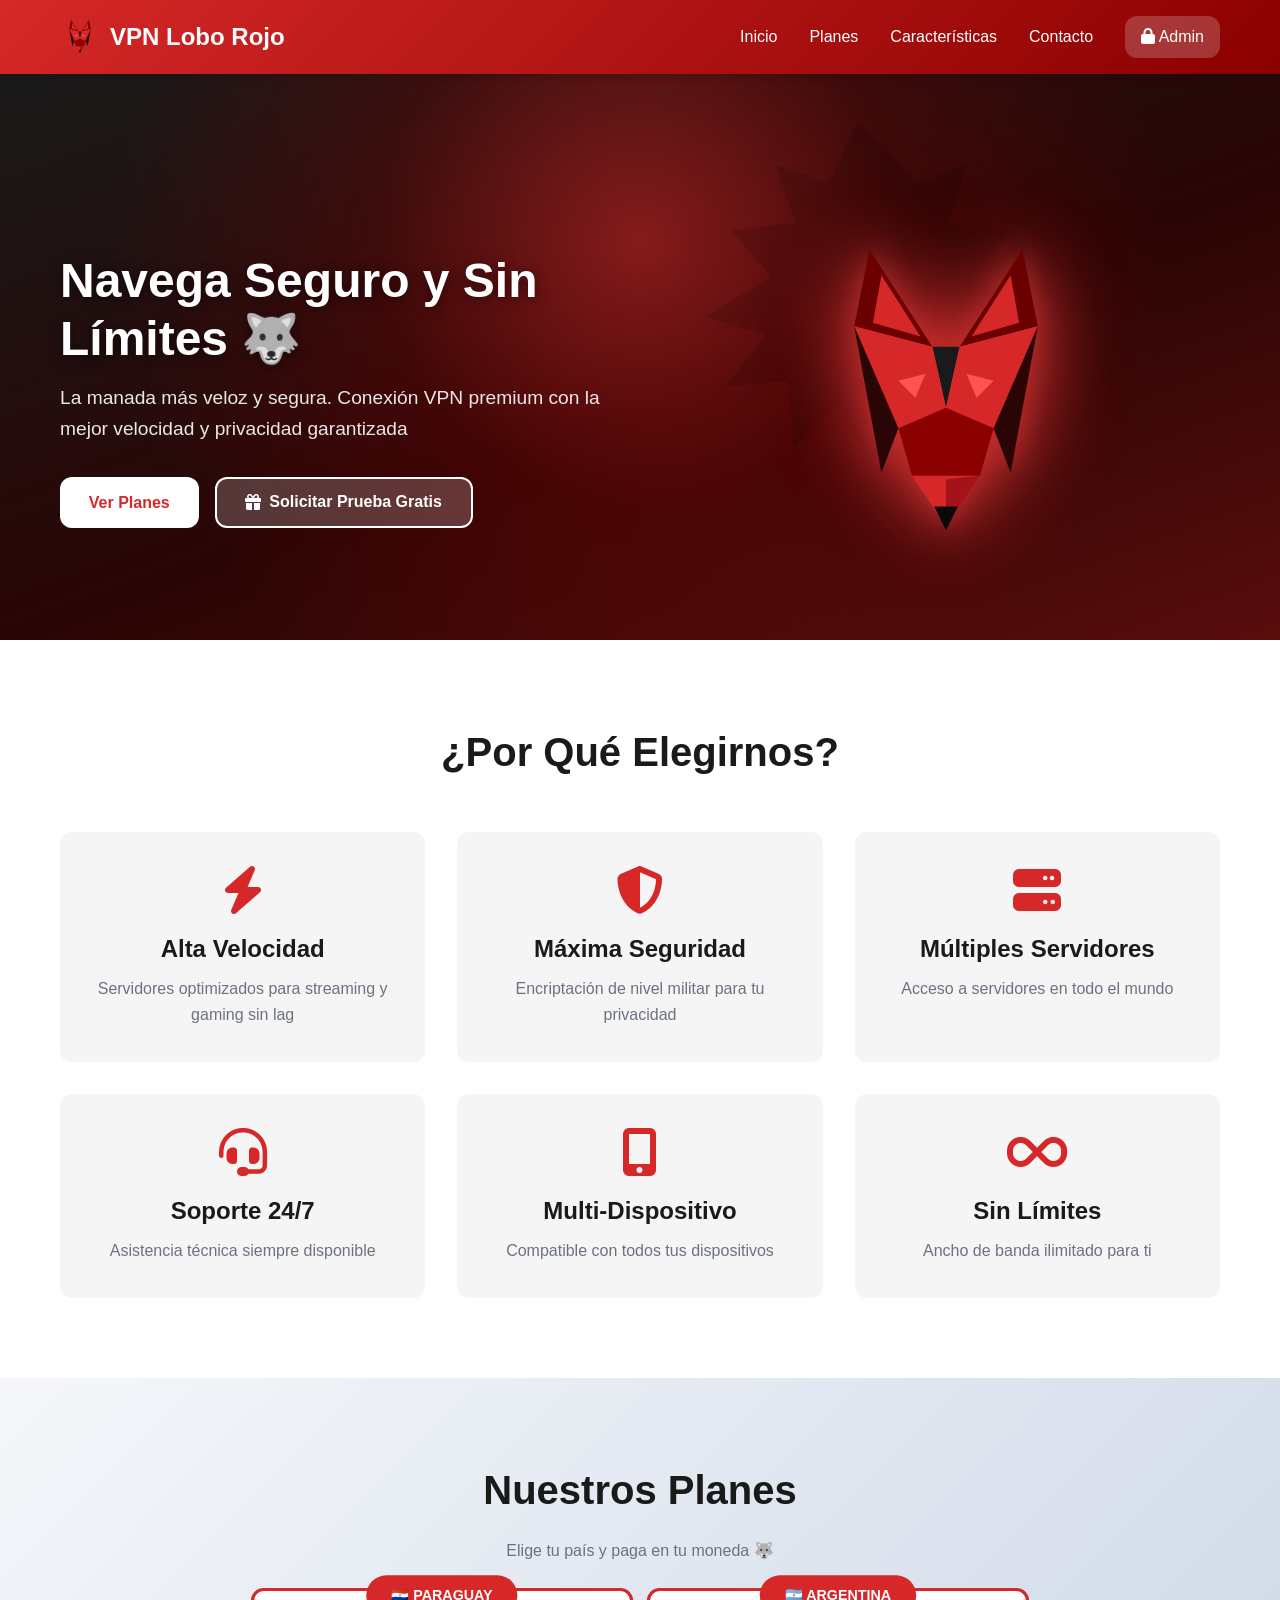
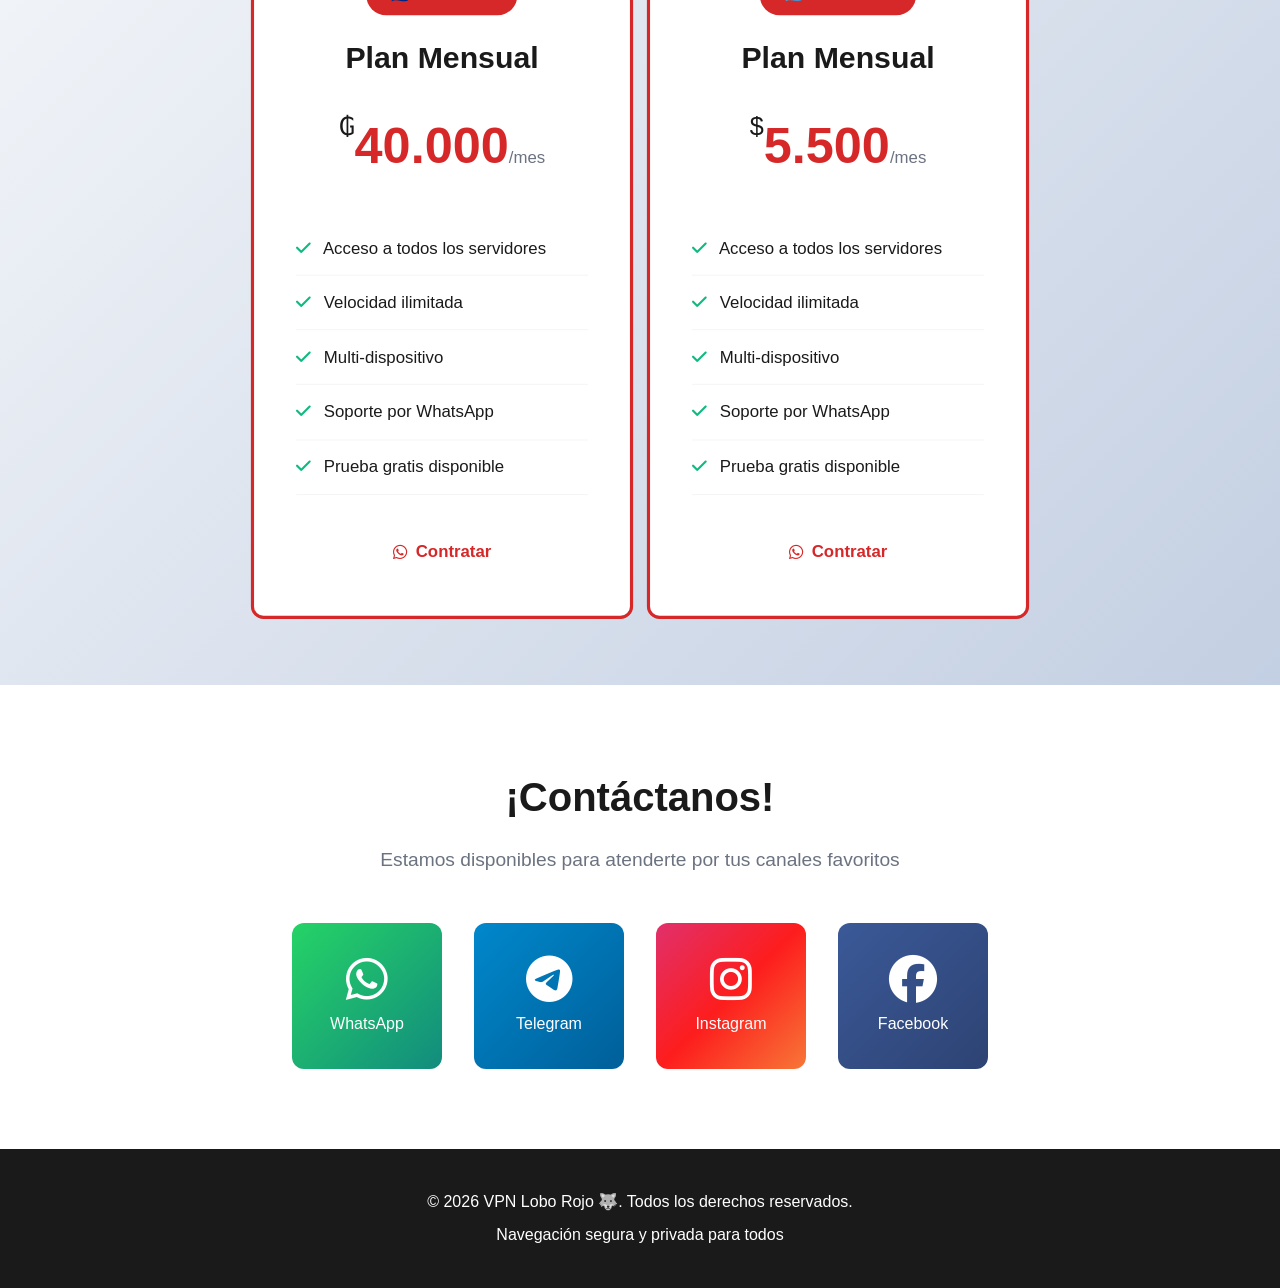
==== commit 2b09a331: "Nuevo logo de lobo geometrico en rojo y negro (reemplaza el emoji)" ====
--- a/index.html
+++ b/index.html
@@ -63,10 +63,16 @@
         .hero-content h1 { font-size: 3rem; margin-bottom: 1rem; line-height: 1.2; text-shadow: 0 2px 12px rgba(0,0,0,0.5); }
         .hero-content p { font-size: 1.2rem; margin-bottom: 2rem; opacity: 0.9; }
         .hero-buttons { display: flex; gap: 1rem; flex-wrap: wrap; }
+        /* ===== Logo de lobo (rojo y negro) ===== */
+        .wolf-logo {
+            display: inline-block; vertical-align: middle;
+            background-image: url("data:image/svg+xml,%3Csvg xmlns='http://www.w3.org/2000/svg' viewBox='0 0 200 195'%3E%3Cpolygon points='55,15 92,72 46,60' fill='%236b0000'/%3E%3Cpolygon points='145,15 108,72 154,60' fill='%236b0000'/%3E%3Cpolygon points='62,30 85,66 57,58' fill='%23d62828'/%3E%3Cpolygon points='138,30 115,66 143,58' fill='%23d62828'/%3E%3Cpolygon points='92,72 108,72 100,108' fill='%231a1a1a'/%3E%3Cpolygon points='46,60 92,72 100,108 72,120' fill='%23d62828'/%3E%3Cpolygon points='154,60 108,72 100,108 128,120' fill='%23d62828'/%3E%3Cpolygon points='46,60 72,120 62,146' fill='%232a0505'/%3E%3Cpolygon points='154,60 128,120 138,146' fill='%232a0505'/%3E%3Cpolygon points='72,120 100,108 100,150 80,148' fill='%238b0000'/%3E%3Cpolygon points='128,120 100,108 100,150 120,148' fill='%238b0000'/%3E%3Cpolygon points='80,148 120,148 100,178' fill='%23d62828'/%3E%3Cpolygon points='100,150 120,148 100,178' fill='%23a5121a'/%3E%3Cpolygon points='93,166 107,166 100,180' fill='%230a0a0a'/%3E%3Cpolygon points='72,92 88,88 82,102' fill='%23ff5252'/%3E%3Cpolygon points='128,92 112,88 118,102' fill='%23ff5252'/%3E%3C/svg%3E");
+            background-repeat: no-repeat; background-position: center; background-size: contain;
+        }
         .hero-image { display: flex; justify-content: center; align-items: center; }
-        .hero-image .wolf-emoji {
-            font-size: 13rem; line-height: 1;
-            filter: drop-shadow(0 0 40px rgba(214,40,40,0.8)) drop-shadow(0 0 15px rgba(255,82,82,0.6));
+        .hero-image .hero-wolf {
+            width: 340px; height: 340px; max-width: 80vw;
+            filter: drop-shadow(0 0 40px rgba(214,40,40,0.85)) drop-shadow(0 0 15px rgba(255,82,82,0.6));
             animation: float 3s ease-in-out infinite;
         }
         @keyframes float { 0%,100% { transform: translateY(0); } 50% { transform: translateY(-20px); } }
@@ -242,7 +248,7 @@
     <nav class="navbar">
         <div class="container">
             <div class="logo">
-                <span style="font-size:1.8rem;">🐺</span>
+                <span class="wolf-logo" style="width:40px;height:40px;"></span>
                 <span>VPN Lobo Rojo</span>
             </div>
             <div class="nav-links" id="navLinks">
@@ -266,7 +272,7 @@
                     <button class="btn btn-secondary" onclick="openTrialModal()"><i class="fas fa-gift"></i> Solicitar Prueba Gratis</button>
                 </div>
             </div>
-            <div class="hero-image"><span class="wolf-emoji">🐺</span></div>
+            <div class="hero-image"><span class="wolf-logo hero-wolf"></span></div>
         </div>
     </section>
 
@@ -346,7 +352,7 @@
     <!-- Login -->
     <div id="loginScreen" class="login-container">
         <div class="login-box">
-            <div class="login-header"><span style="font-size:3.5rem;">🐺</span><h2>Panel Lobo Rojo</h2></div>
+            <div class="login-header"><span class="wolf-logo" style="width:90px;height:90px;"></span><h2>Panel Lobo Rojo</h2></div>
             <form id="loginForm" onsubmit="login(event)">
                 <div class="form-group"><label for="username">Usuario</label><input type="text" id="username" required></div>
                 <div class="form-group"><label for="password">Contraseña</label><input type="password" id="password" required></div>
@@ -360,7 +366,7 @@
     <!-- Dashboard -->
     <div id="adminDashboard" class="admin-dashboard" style="display:none;">
         <aside class="sidebar">
-            <div class="sidebar-header"><span style="font-size:2rem;">🐺</span><span>Lobo Rojo</span></div>
+            <div class="sidebar-header"><span class="wolf-logo" style="width:42px;height:42px;"></span><span>Lobo Rojo</span></div>
             <nav class="sidebar-nav">
                 <a class="nav-item active" onclick="showSection('dashboard')"><i class="fas fa-chart-line"></i> Dashboard</a>
                 <a class="nav-item" onclick="showSection('clients')"><i class="fas fa-users"></i> Clientes</a>
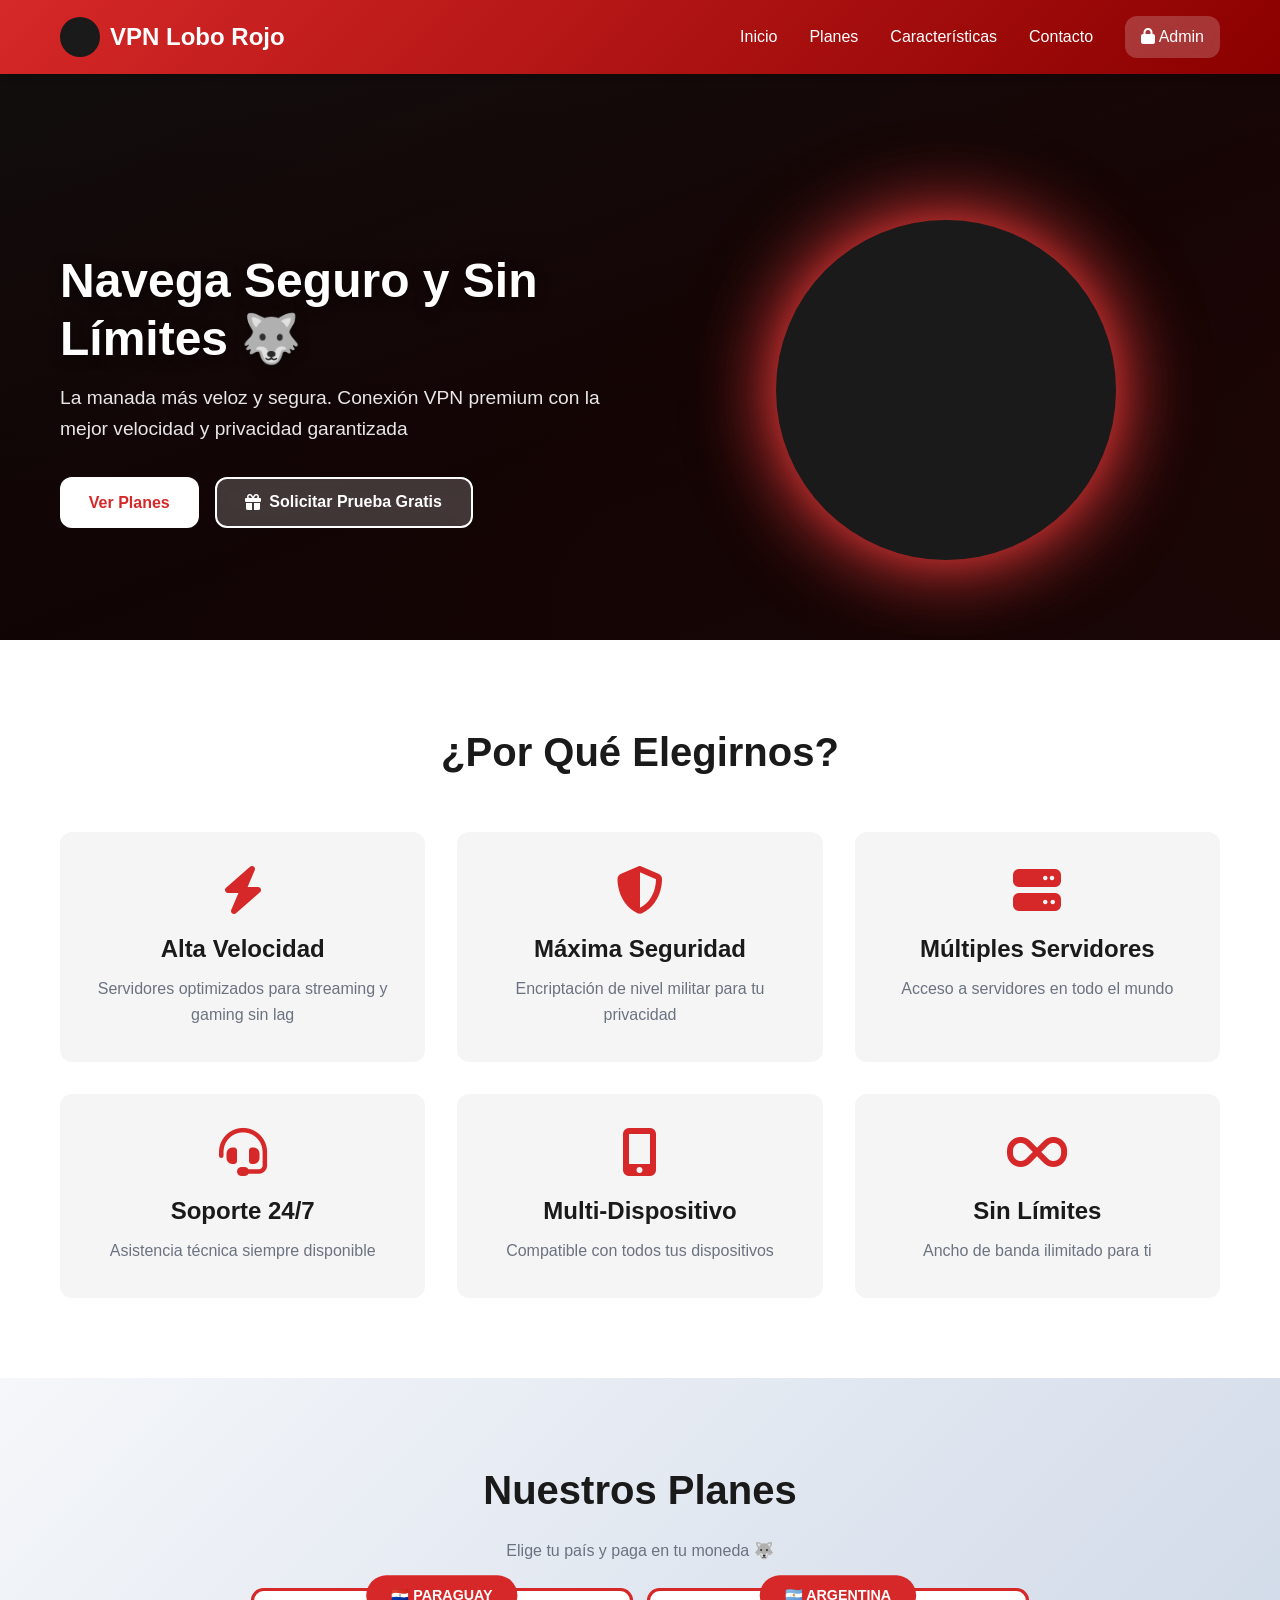
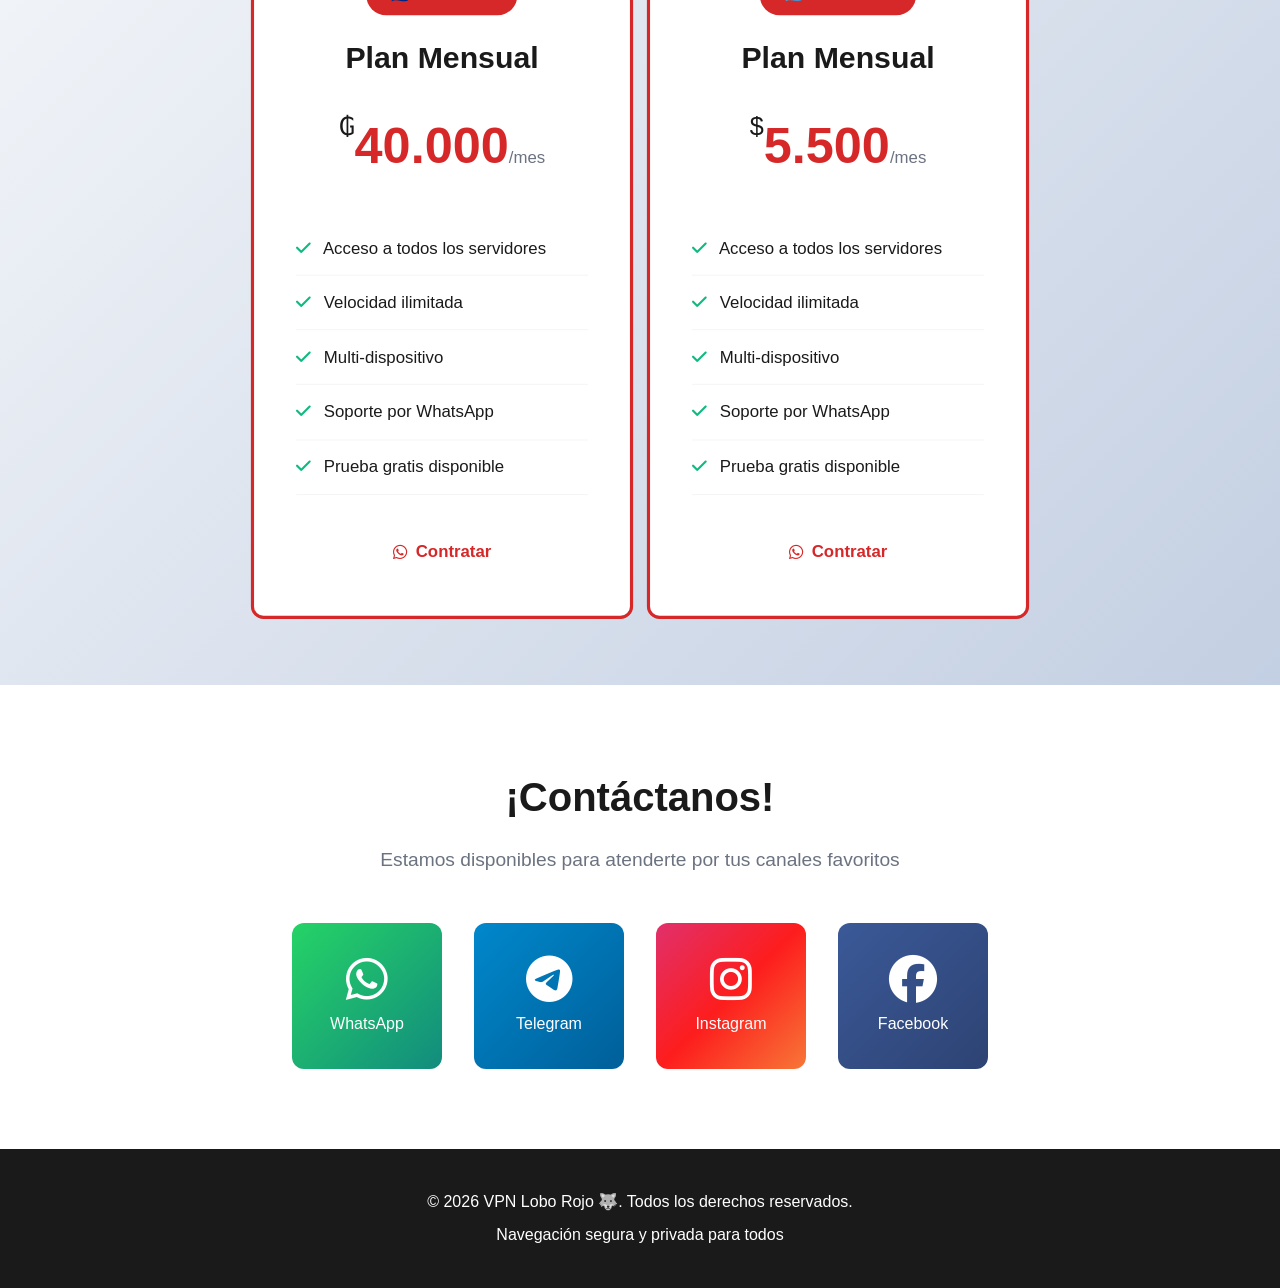
==== commit ff9ddd86: "Preparar sitio para usar logo.png y fondo.jpg personalizados" ====
--- a/index.html
+++ b/index.html
@@ -76,6 +76,20 @@
             animation: float 3s ease-in-out infinite;
         }
         @keyframes float { 0%,100% { transform: translateY(0); } 50% { transform: translateY(-20px); } }
+        /* ==== Imágenes personalizadas: sube logo.png y fondo.jpg al repositorio ==== */
+        .wolf-logo {
+            background-image: url("logo.png") !important;
+            background-size: cover !important;
+            border-radius: 50%;
+            background-color: #1a1a1a;
+        }
+        .hero::before { display: none !important; }
+        .hero {
+            background:
+                linear-gradient(rgba(10,4,4,0.55), rgba(10,4,4,0.8)),
+                url("fondo.jpg") center center / cover no-repeat,
+                linear-gradient(160deg, #1a1a1a 0%, #2a0505 55%, #5a0d0d 100%) !important;
+        }
 
         /* ===== Buttons ===== */
         .btn { padding: 0.8rem 1.8rem; border: none; border-radius: var(--border-radius); font-size: 1rem; font-weight: 600; cursor: pointer; transition: var(--transition); text-decoration: none; display: inline-flex; align-items: center; gap: 0.5rem; }
